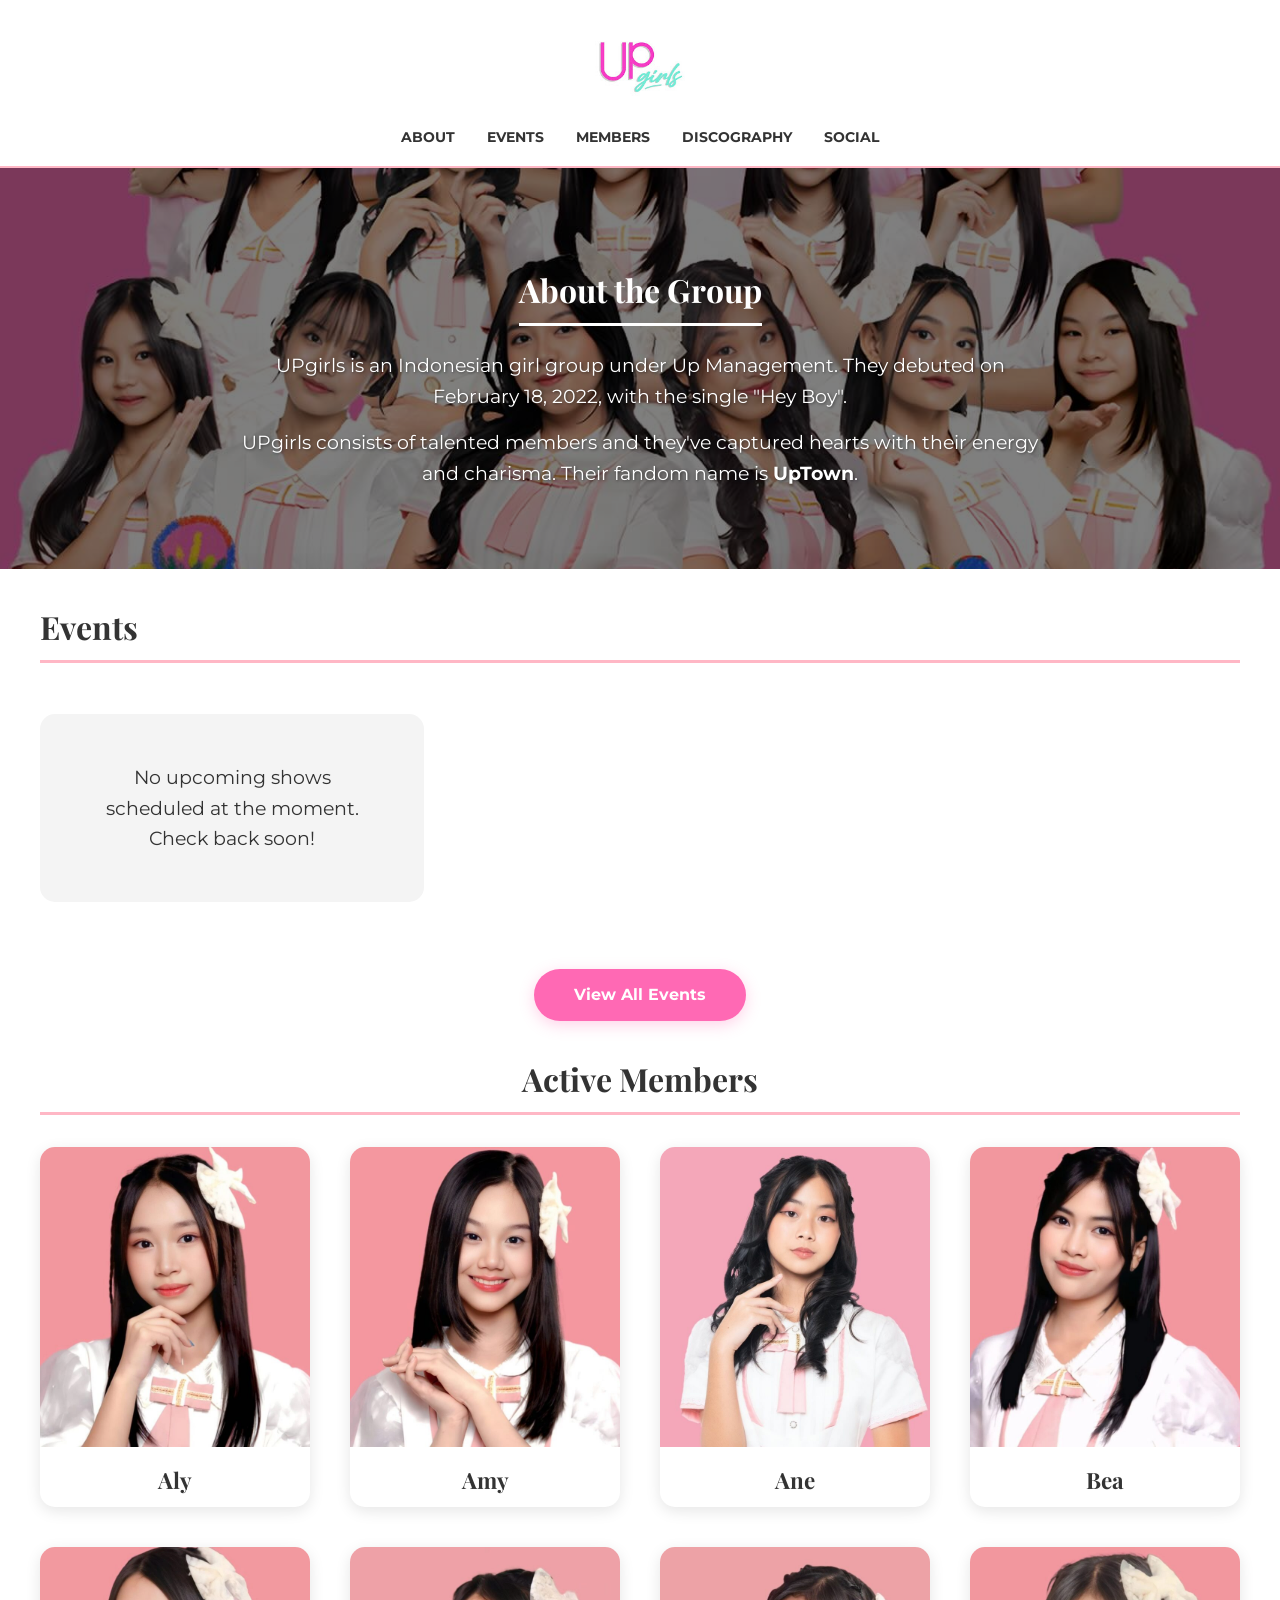
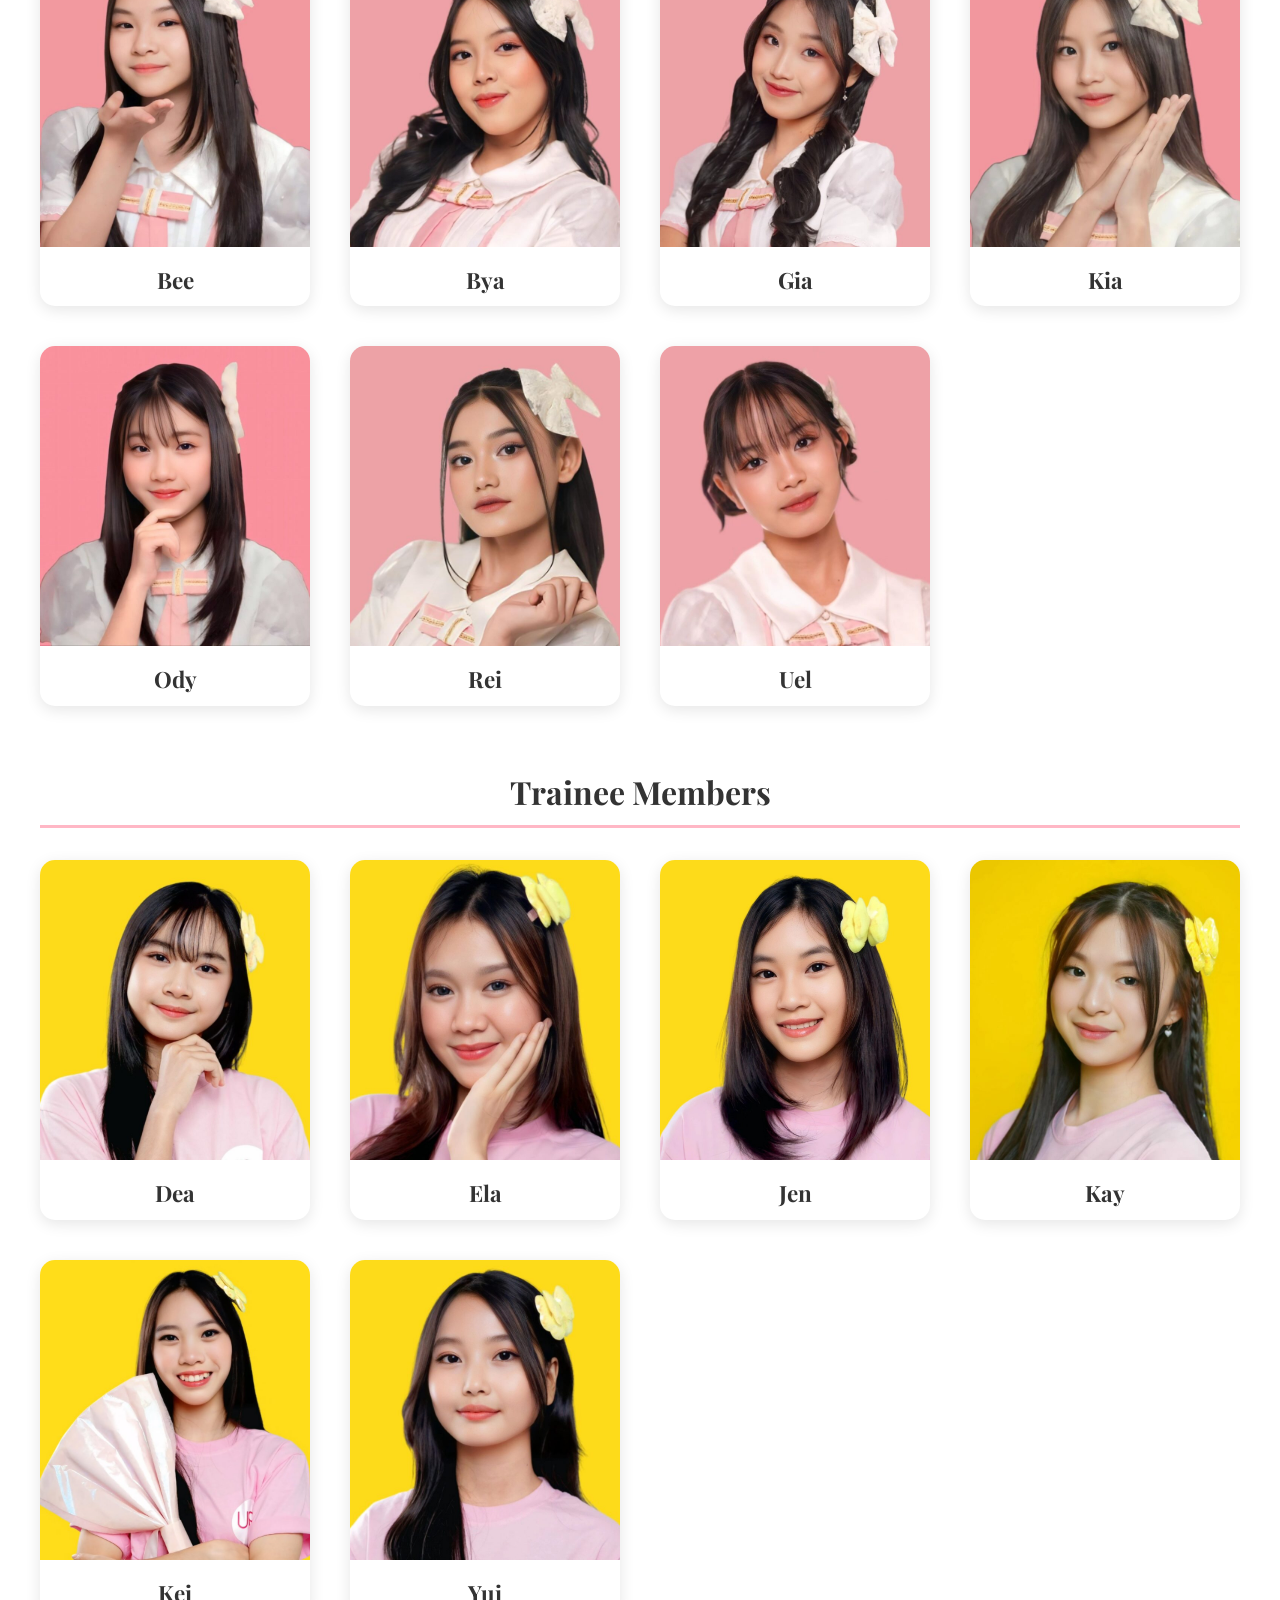
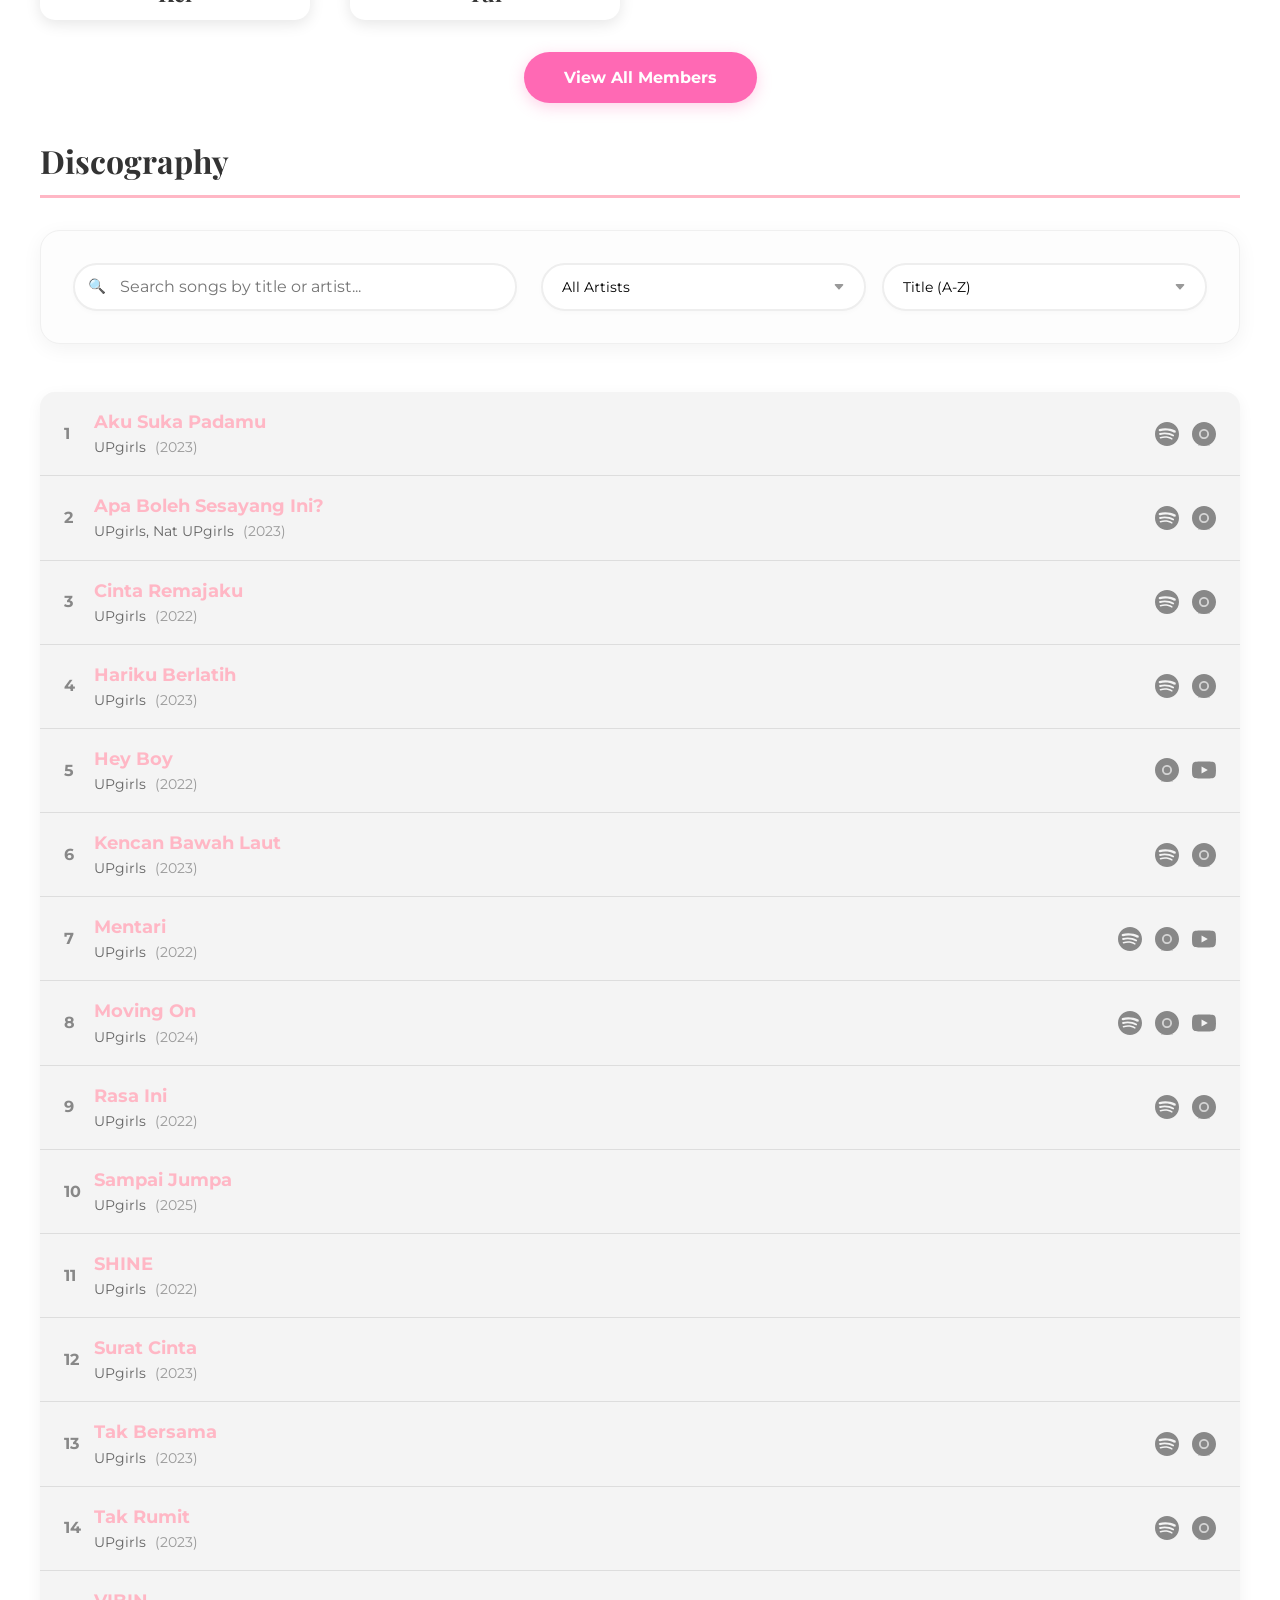
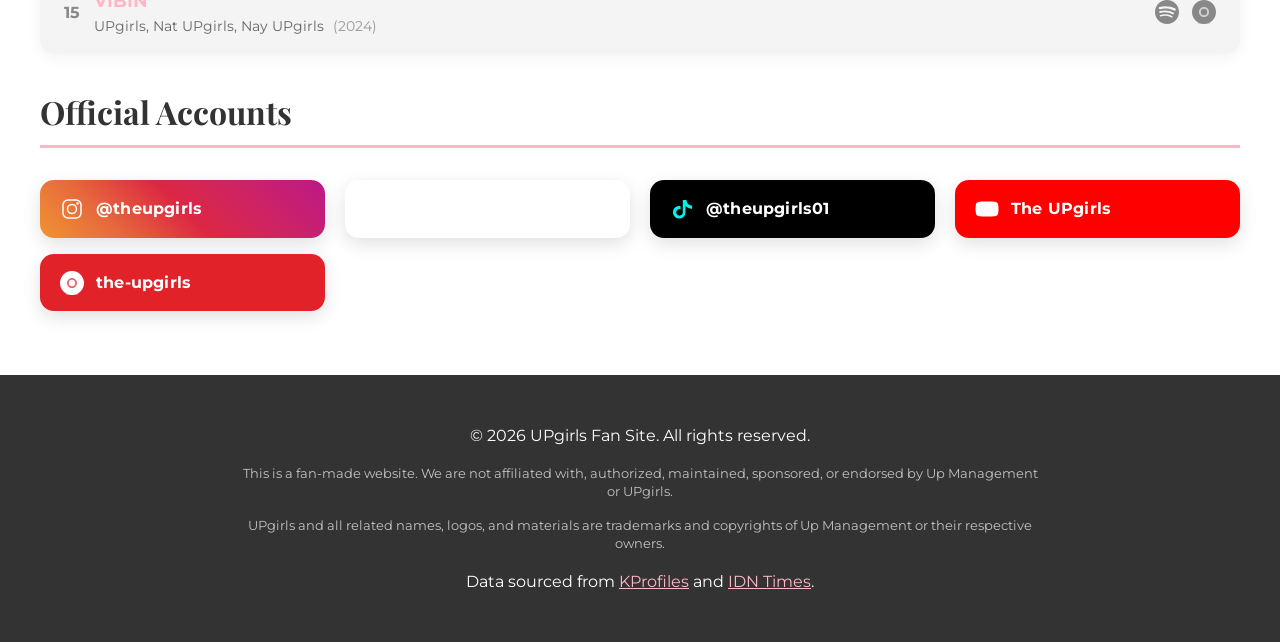
==== index.html @ 405146c6 "Add audition support to Events tab with filtering" ====
<!DOCTYPE html>
<html lang="en">
<head>
    <meta charset="UTF-8">
    <meta name="viewport" content="width=device-width, initial-scale=1.0">
    <title>Indonesian Girl Group - Fan Site</title>
    <link rel="stylesheet" href="styles.css">
    <link rel="preconnect" href="https://fonts.googleapis.com">
    <link rel="preconnect" href="https://fonts.gstatic.com" crossorigin>
    <link href="https://fonts.googleapis.com/css2?family=Montserrat:wght@400;700&family=Playfair+Display:ital,wght@0,700;1,700&display=swap" rel="stylesheet">
</head>
<body>
    <header>
        <div class="container">
            <h1 class="logo-container"><a href="index.html" style="text-decoration: none; color: inherit; display: flex; align-items: center; flex-direction: column;">
                <img src="images/UPgirls_Logo.jpg" alt="UPgirls Logo" class="header-logo">
            </a></h1>
            <nav>
                <ul>
                    <li><a href="#about">About</a></li>
                    <li><a href="#shows">Events</a></li>
                    <li><a href="#members">Members</a></li>
                    <li><a href="#discography">Discography</a></li>
                    <li><a href="#social">Social</a></li>
                </ul>
            </nav>
        </div>
    </header>

    <main>
        <section id="about">
            <div class="container">
                <h3>About the Group</h3>
                <p>UPgirls is an Indonesian girl group under Up Management. They debuted on February 18, 2022, with the single "Hey Boy".</p>
                <p>UPgirls consists of talented members and they've captured hearts with their energy and charisma. Their fandom name is <strong>UpTown</strong>.</p>
            </div>
        </section>

        <section id="shows" class="container">
            <h3>Events</h3>
            <div id="shows-list" class="shows-grid">
                <!-- Shows will be loaded here via JS -->
            </div>
            <div class="shows-view-all">
                <a href="all-events.html" class="view-all-link">View All Events</a>
            </div>
        </section>

        <section id="members" class="container">
            <div id="active-members-section">
                <h3 style="text-align: center; margin-bottom: 2rem;">Active Members</h3>
                
                <div id="active-members-grid" class="grid">
                    <!-- Active members will be loaded here via JS -->
                </div>
            </div>

            <div id="trainee-members-section" style="margin-top: 60px;">
                <h3 style="text-align: center; margin-bottom: 2rem;">Trainee Members</h3>
                
                <div id="trainee-members-grid" class="grid">
                    <!-- Trainee members will be loaded here via JS -->
                </div>
            </div>

            <div class="shows-view-all">
                <a href="all-members.html" class="view-all-link">View All Members</a>
            </div>
        </section>

        <section id="discography" class="container">
            <h3>Discography</h3>
            
            <div class="controls discography-controls">
                <div class="search-box">
                    <input type="text" id="song-search" placeholder="Search songs by title or artist...">
                </div>
                <div class="filter-sort-box">
                    <select id="artist-filter">
                        <option value="all">All Artists</option>
                        <option value="upgirls">UPgirls Only</option>
                        <option value="solo">With Featured Members</option>
                    </select>
                    <select id="song-sort-order">
                        <option value="asc">Title (A-Z)</option>
                        <option value="desc">Title (Z-A)</option>
                    </select>
                </div>
            </div>

            <div id="discography-list" class="discography-list">
                <!-- Songs will be loaded here via JS -->
            </div>

            <div id="no-songs-results" class="no-results" style="display: none;">
                <p>No songs found matching your search criteria.</p>
            </div>
        </section>

        <section id="social" class="container">
            <h3>Official Accounts</h3>
            <ul class="social-links pretty">
                <li>
                    <a class="social instagram" href="https://www.instagram.com/theupgirls/" target="_blank" rel="noopener">
                        <span class="icon" aria-hidden="true">
                            <svg viewBox="0 0 24 24" xmlns="http://www.w3.org/2000/svg" fill="none" stroke="currentColor" stroke-width="1.5">
                                <rect x="3" y="3" width="18" height="18" rx="5"/>
                                <circle cx="12" cy="12" r="4.5"/>
                                <circle cx="17.5" cy="6.5" r="1.3" fill="currentColor" stroke="none"/>
                            </svg>
                        </span>
                        <span class="label">@theupgirls</span>
                    </a>
                </li>
                <li>
                    <a class="social twitter" href="https://x.com/theupgirls" target="_blank" rel="noopener">
                        <span class="icon" aria-hidden="true">
                            <svg viewBox="0 0 24 24" xmlns="http://www.w3.org/2000/svg" fill="currentColor">
                                <path d="M18.244 2.25h3.308l-7.227 8.26 8.502 11.24H16.17l-5.214-6.817L4.99 21.75H1.68l7.73-8.835L1.254 2.25H8.08l4.713 6.231zm-1.161 17.52h1.833L7.084 4.126H5.117z"/>
                            </svg>
                        </span>
                        <span class="label">@theupgirls</span>
                    </a>
                </li>
                <li>
                    <a class="social tiktok" href="https://www.tiktok.com/@theupgirls01" target="_blank" rel="noopener">
                        <span class="icon" aria-hidden="true">
                            <svg viewBox="0 0 24 24" xmlns="http://www.w3.org/2000/svg" fill="currentColor">
                                <path d="M16.5 3a5.5 5.5 0 0 0 .1 1.1 5.5 5.5 0 0 0 4.4 4.4c.3 0 .7.1 1.1.1V12a9 9 0 0 1-6.6-2.9v6.2a6.3 6.3 0 1 1-5-6.2v3.1a3.3 3.3 0 1 0 2.3 3.2V3h3.7Z"/>
                            </svg>
                        </span>
                        <span class="label">@theupgirls01</span>
                    </a>
                </li>
                <li>
                    <a class="social youtube" href="https://www.youtube.com/channel/UCDA-44dErgZSm2qpo9dTrcA" target="_blank" rel="noopener">
                        <span class="icon" aria-hidden="true">
                            <svg viewBox="0 0 24 24" xmlns="http://www.w3.org/2000/svg" fill="currentColor">
                                <path d="M23 7.1a3 3 0 0 0-2.1-2.1C19 4.5 12 4.5 12 4.5s-7 0-8.9.5A3 3 0 0 0 1 7.1 31.7 31.7 0 0 0 .5 12a31.7 31.7 0 0 0 .5 4.9 3 3 0 0 0 2.1 2.1c1.9.5 8.9.5 8.9.5s7 0 8.9-.5a3 3 0 0 0 2.1-2.1c.5-1.9.5-4.9.5-4.9s0-3-.5-4.9Z"/>
                                <path d="M9.8 15.3v-6l6 3-6 3Z" fill="#fff"/>
                            </svg>
                        </span>
                        <span class="label">The UPgirls</span>
                    </a>
                </li>
                <li>
                    <a class="social idn" href="https://www.idn.app/the-upgirls" target="_blank" rel="noopener">
                        <span class="icon" aria-hidden="true">
                            <svg viewBox="0 0 24 24" xmlns="http://www.w3.org/2000/svg" fill="currentColor">
                                <path d="M12 0C5.373 0 0 5.373 0 12s5.373 12 12 12 12-5.373 12-12S18.627 0 12 0zm0 17.022c-2.774 0-5.022-2.248-5.022-5.022S9.226 6.978 12 6.978s5.022 2.248 5.022 5.022-2.248 5.022-5.022 5.022z"/><circle cx="12" cy="12" r="3.2"/><path d="M12 4.407c-4.187 0-7.593 3.406-7.593 7.593s3.406 7.593 7.593 7.593 7.593-3.406 7.593-7.593-3.406-7.593-7.593-7.593zm0 13.586c-3.305 0-6 2.695-6 6s2.695 6 6 6 6-2.695 6-6-2.695-6-6-6z" opacity=".3"/></svg>
                        </span>
                        <span class="label">the-upgirls</span>
                    </a>
                </li>
            </ul>
        </section>
    </main>

    <footer>
        <div class="container">
            <p>&copy; <span id="current-year">2026</span> UPgirls Fan Site. All rights reserved.</p>
            <p class="fan-made-notice">This is a fan-made website. We are not affiliated with, authorized, maintained, sponsored, or endorsed by Up Management or UPgirls.</p>
            <p class="trademark-notice">UPgirls and all related names, logos, and materials are trademarks and copyrights of Up Management or their respective owners.</p>
            <p>Data sourced from <a href="https://kprofiles.com/upgirls-members-profile/" target="_blank">KProfiles</a> and <a href="https://www.idntimes.com/hype/entertainment/profil-member-upgirls-q9t02-00-6sxgf-fmvt4h" target="_blank">IDN Times</a>.</p>
        </div>
    </footer>

    <script src="script.js"></script>
</body>
</html>
---- styles.css ----
:root {
    --primary-color: #ffb7c5; /* Pinkish, girl group vibe */
    --primary-pink: #ff69b4;
    --secondary-color: #bf7f7f;
    --dark-color: #333;
    --light-color: #fff;
    --gray-color: #f4f4f4;
    --accent-color: #ff69b4;
}

body {
    font-family: 'Montserrat', sans-serif;
    line-height: 1.6;
    margin: 0;
    color: var(--dark-color);
    background-color: #fff;
}

.container {
    max-width: 1200px;
    margin: auto;
    padding: 0 2rem;
}

header {
    background: var(--light-color);
    padding: 1rem 0;
    border-bottom: 2px solid var(--primary-color);
    position: sticky;
    top: 0;
    z-index: 100;
    transition: all 0.3s ease;
}

header.scrolled {
    padding: 0.5rem 0;
    box-shadow: 0 2px 10px rgba(0,0,0,0.1);
}

header .header-logo {
    height: 100px;
    width: auto;
    transition: all 0.3s ease;
}

header.scrolled .header-logo {
    height: 50px;
}

.logo-container {
    display: flex;
    justify-content: center;
    align-items: center;
}

header h1 {
    font-family: 'Playfair Display', serif;
    font-size: 2.5rem;
    margin: 0;
    text-align: center;
    transition: all 0.3s ease;
}

header.scrolled h1 {
    font-size: 1.8rem;
}

header h1 a {
    text-decoration: none;
    color: inherit;
}

header nav ul {
    display: flex;
    justify-content: center;
    list-style: none;
    padding: 0;
    margin: 0.5rem 0 0;
}

header nav ul li {
    margin: 0 1rem;
}

header nav ul li a {
    text-decoration: none;
    color: var(--dark-color);
    font-weight: bold;
    text-transform: uppercase;
    font-size: 0.9rem;
    transition: color 0.3s ease;
}

header nav ul li a.active {
    color: var(--primary-pink);
    border-bottom: 2px solid var(--primary-pink);
}

#about {
    text-align: center;
    background: linear-gradient(rgba(0,0,0,0.5), rgba(0,0,0,0.5)), url('images/UPgirls_All_Member.jpg');
    background-size: cover;
    background-position: center;
    color: var(--light-color);
}

#about h3 {
    color: var(--light-color);
    border-bottom-color: var(--light-color);
    display: inline-block;
    margin-bottom: 1.5rem;
}

#about p {
    font-size: 1.2rem;
    max-width: 800px;
    margin: 0 auto 1rem;
    text-shadow: 1px 1px 3px rgba(0,0,0,0.5);
}

section {
    padding: 4rem 0;
}

h3 {
    font-family: 'Playfair Display', serif;
    font-size: 2rem;
    border-bottom: 3px solid var(--primary-color);
    padding-bottom: 0.5rem;
    margin-bottom: 2rem;
}

.grid {
    display: grid;
    grid-template-columns: repeat(auto-fill, minmax(220px, 1fr));
    gap: 2.5rem;
}

.former-title {
    margin-top: 5rem;
    color: #888;
    border-bottom-color: #ddd;
}

.former-grid {
    opacity: 0.85;
}

/* Shows Section */
.shows-grid {
    display: grid;
    grid-template-columns: repeat(auto-fill, minmax(300px, 1fr));
    gap: 1.5rem;
    margin-bottom: 3rem;
}

.shows-view-all {
    text-align: center;
    margin-top: 2rem;
}

.view-all-link {
    display: inline-block;
    padding: 0.8rem 2.5rem;
    background-color: var(--primary-pink);
    color: white !important;
    text-decoration: none;
    border-radius: 50px;
    font-weight: 700;
    transition: all 0.3s ease;
    box-shadow: 0 4px 15px rgba(255, 105, 180, 0.3);
    border: none;
    cursor: pointer;
}

.view-all-link:hover {
    background-color: #e05688;
    transform: translateY(-3px);
    box-shadow: 0 6px 20px rgba(255, 105, 180, 0.4);
    color: white !important;
}

.page-content {
    padding-top: 120px;
    padding-bottom: 4rem;
    min-height: 70vh;
}

.back-link {
    margin-bottom: 3rem;
}

.back-link a {
    color: var(--primary-pink);
    text-decoration: none;
    font-weight: 600;
    transition: color 0.3s ease;
}

.back-link a:hover {
    color: #ff1a4d;
    text-decoration: underline;
}

.section-subtitle {
    text-align: center;
    color: #666;
    margin-bottom: 3rem;
}

.show-card {
    background: #fff;
    border-radius: 12px;
    box-shadow: 0 4px 12px rgba(0,0,0,0.08);
    display: flex;
    overflow: hidden;
    transition: transform 0.3s ease, box-shadow 0.3s ease;
    border: 1px solid #eee;
}

.show-card:hover {
    transform: translateY(-5px);
    box-shadow: 0 8px 20px rgba(255, 183, 197, 0.3);
}

.toggle-btn {
    background-color: #ff69b4;
    color: white;
    border: none;
    padding: 10px 25px;
    border-radius: 25px;
    cursor: pointer;
    font-weight: 600;
    transition: all 0.3s ease;
    margin: 20px auto;
    display: block;
}

.toggle-btn:hover {
    background-color: #e05688;
    transform: translateY(-2px);
    box-shadow: 0 4px 12px rgba(255, 105, 180, 0.3);
}

.member-toggle-container {
    text-align: center;
    padding: 20px 0;
}

.show-date-badge {
    background: var(--primary-color);
    color: white;
    display: flex;
    flex-direction: column;
    align-items: center;
    justify-content: center;
    padding: 1rem;
    min-width: 80px;
    text-align: center;
}

.show-date-badge .day {
    font-size: 1.8rem;
    font-weight: bold;
    line-height: 1;
}

.show-date-badge .month {
    text-transform: uppercase;
    font-size: 0.9rem;
    font-weight: bold;
}

.show-date-badge .year {
    font-size: 0.8rem;
    opacity: 0.9;
}

.show-info {
    padding: 1.2rem;
    display: flex;
    flex-direction: column;
    justify-content: center;
    flex: 1;
}

.show-name {
    margin: 0 0 0.3rem 0;
    font-size: 1.2rem;
    color: var(--accent-color);
}

.show-type {
    margin: 0 0 0.3rem 0;
    font-size: 0.9rem;
    color: #666;
    font-weight: bold;
    text-transform: uppercase;
    letter-spacing: 0.5px;
}

.show-meta {
    margin: 0 0 1rem 0;
    display: flex;
    flex-wrap: wrap;
    gap: 0.5rem;
}

.show-time, .show-location {
    font-size: 0.85rem;
    color: #888;
    display: flex;
    align-items: center;
}

.ticket-link {
    display: inline-block;
    padding: 0.5rem 1rem;
    background-color: var(--secondary-color);
    color: white;
    text-decoration: none;
    border-radius: 20px;
    font-size: 0.85rem;
    font-weight: bold;
    align-self: flex-start;
    transition: background-color 0.2s;
}

.ticket-link:hover {
    background-color: var(--accent-color);
}

.card {
    background: var(--light-color);
    border-radius: 15px;
    text-align: center;
    transition: all 0.3s ease;
    overflow: hidden;
    box-shadow: 0 4px 15px rgba(0,0,0,0.1);
    display: flex;
    flex-direction: column;
}

.card:hover {
    transform: translateY(-10px);
    box-shadow: 0 10px 25px rgba(255, 183, 197, 0.4);
}

.card.former:hover {
    box-shadow: 0 10px 25px rgba(0, 0, 0, 0.2);
    opacity: 1;
}

.member-img-wrapper {
    width: 100%;
    height: 300px;
    overflow: hidden;
}

.member-thumb {
    width: 100%;
    height: 100%;
    object-fit: cover;
}

.card h4 {
    margin: 1rem 0 0.5rem;
    font-size: 1.4rem;
    font-family: 'Playfair Display', serif;
}

.view-profile {
    color: var(--secondary-color);
    font-weight: bold;
    margin-bottom: 1.5rem;
    text-transform: uppercase;
    font-size: 0.8rem;
    letter-spacing: 1px;
}

/* Member Detail Page */
.member-detail {
    padding: 4rem 0;
}

.member-detail-grid {
    display: grid;
    grid-template-columns: 1fr 1fr;
    gap: 4rem;
    align-items: start;
}

.detail-image {
    width: 100%;
    max-height: 500px;
    object-fit: cover;
    border-radius: 20px;
    box-shadow: 0 10px 30px rgba(0,0,0,0.15);
    display: block;
}

.status-badge {
    display: inline-block;
    padding: 0.3rem 0.8rem;
    border-radius: 20px;
    font-size: 0.8rem;
    font-weight: bold;
    text-transform: uppercase;
    margin-bottom: 0.5rem;
}

.status-badge.former {
    background-color: #eee;
    color: #888;
}

.detail-image.former-img {
    filter: grayscale(0.5);
    opacity: 0.9;
}

.member-info h2 {
    font-family: 'Playfair Display', serif;
    font-size: 3.5rem;
    margin-bottom: 1rem;
    color: var(--accent-color);
}

.bio-section p {
    font-size: 1.1rem;
    line-height: 1.8;
}

.social-btns {
    margin-top: 1rem;
}

.social-btn {
    display: inline-block;
    padding: 0.8rem 1.5rem;
    border-radius: 50px;
    text-decoration: none;
    color: #fff;
    font-weight: bold;
    margin-right: 1rem;
    margin-bottom: 1rem;
    transition: opacity 0.3s;
}

.social-btn:hover {
    opacity: 0.8;
}

.ig { background: linear-gradient(45deg, #f09433 0%, #e6683c 25%, #dc2743 50%, #cc2366 75%, #bc1888 100%); }
.x-com { background: #000; }
.tiktok { background: #000; }
.idn { background: #E12229; } /* IDN Live Red */

.social-links {
    list-style: none;
    padding: 0;
}

.profile-meta{list-style:none;margin:1rem 0 1.5rem;padding:0;display:grid;grid-template-columns:1fr 1fr;gap:.75rem 2rem}
.profile-meta li{display:flex;gap:.5rem;align-items:baseline}
.profile-meta .label{color:#777;min-width:120px;font-weight:600}
.profile-meta .value{color:#333}
@media (max-width: 768px){.profile-meta{grid-template-columns:1fr}}

/* Controls for Search, Filter, Sort */
.controls {
    display: flex;
    flex-direction: row;
    gap: 1.5rem;
    margin-top: 2rem;
    margin-bottom: 3rem;
    background: #fdfdfd;
    padding: 2rem;
    border-radius: 20px;
    box-sizing: border-box;
    width: 100%;
    box-shadow: 0 5px 20px rgba(0,0,0,0.05);
    border: 1px solid #f0f0f0;
    align-items: center;
}

.discography-controls {
    margin-top: 0;
}

.search-box {
    position: relative;
    flex: 2;
}

.search-box::before {
    content: "🔍";
    position: absolute;
    left: 15px;
    top: 50%;
    transform: translateY(-50%);
    color: #999;
    font-size: 0.9rem;
    pointer-events: none;
    z-index: 1;
}

.search-box input {
    width: 100%;
    padding: 0.8rem 1.2rem 0.8rem 2.8rem;
    border: 2px solid #eee;
    border-radius: 30px;
    font-size: 1rem;
    font-family: inherit;
    transition: all 0.3s ease;
    box-shadow: 0 2px 5px rgba(0,0,0,0.02);
    position: relative;
    box-sizing: border-box;
}

.search-box input:focus {
    outline: none;
    border-color: var(--primary-color);
    box-shadow: 0 2px 10px rgba(255, 183, 197, 0.3);
    background-color: #fff;
}

.filter-sort-box {
    display: flex;
    gap: 1rem;
    flex-wrap: wrap;
    flex: 3;
}

.filter-sort-box select {
    padding: 0.8rem 2.5rem 0.8rem 1.2rem;
    border: 2px solid #eee;
    border-radius: 30px;
    background-color: #fff;
    font-size: 0.9rem;
    font-family: inherit;
    cursor: pointer;
    transition: all 0.3s ease;
    flex: 1;
    min-width: 140px;
    appearance: none;
    background-image: url("data:image/svg+xml,%3Csvg xmlns='http://www.w3.org/2000/svg' width='12' height='12' fill='%23999' viewBox='0 0 16 16'%3E%3Cpath d='M7.247 11.14 2.451 5.658C1.885 5.013 2.345 4 3.204 4h9.592a1 1 0 0 1 .753 1.659l-4.796 5.48a1 1 0 0 1-1.506 0z'/%3E%3C/svg%3E");
    background-repeat: no-repeat;
    background-position: right 1.2rem center;
    box-shadow: 0 2px 5px rgba(0,0,0,0.02);
}

.filter-sort-box select:hover {
    border-color: var(--primary-color);
}

.filter-sort-box select:focus {
    outline: none;
    border-color: var(--primary-color);
    box-shadow: 0 2px 10px rgba(255, 183, 197, 0.3);
}

.no-results {
    text-align: center;
    padding: 3rem;
    background: var(--gray-color);
    border-radius: 15px;
    font-size: 1.2rem;
}

.section-title {
    margin-top: 3rem;
}

@media (max-width: 992px) {
    .controls {
        flex-direction: column;
        padding: 1.5rem;
    }
    .search-box, .filter-sort-box {
        width: 100%;
    }
}

@media (max-width: 576px) {
    .filter-sort-box {
        flex-direction: column;
    }
}

footer {
    background: var(--dark-color);
    color: var(--light-color);
    text-align: center;
    padding: 2rem 0;
    margin-top: 4rem;
}

footer a {
    color: var(--primary-color);
}

.trademark-notice, .fan-made-notice {
    font-size: 0.8rem;
    opacity: 0.7;
    margin-top: 1rem;
    max-width: 800px;
    margin-left: auto;
    margin-right: auto;
    line-height: 1.4;
}

@media (max-width: 768px) {
    header .header-logo {
        height: 70px;
    }
    
    header.scrolled .header-logo {
        height: 40px;
    }

    header nav ul {
        justify-content: flex-start;
        overflow-x: auto;
        white-space: nowrap;
        padding-bottom: 5px;
        -webkit-overflow-scrolling: touch;
        scrollbar-width: none; /* Firefox */
    }
    
    header nav ul::-webkit-scrollbar {
        display: none; /* Chrome, Safari, Opera */
    }

    header nav ul li {
        margin: 0 0.8rem;
        flex: 0 0 auto;
    }

    .member-detail-grid {
        grid-template-columns: 1fr;
    }
    header h1 {
        font-size: 2rem;
    }
    #hero {
        height: 300px;
    }
    .member-info h2 {
        font-size: 2.5rem;
    }
}

/* Song Detail Styles */
#song-detail {
    max-width: 800px;
    margin: 2rem auto;
    padding: 0 1rem;
}

.back-link {
    margin-bottom: 2rem;
}

.back-link a {
    color: var(--primary-color);
    text-decoration: none;
    font-weight: 600;
}

.song-header {
    margin-bottom: 3rem;
    text-align: center;
}

.song-meta {
    margin-bottom: 1rem;
    display: flex;
    justify-content: center;
    align-items: center;
    gap: 1rem;
}

.badge {
    background: var(--primary-color);
    color: white;
    padding: 0.2rem 0.6rem;
    border-radius: 4px;
    font-size: 0.8rem;
    font-weight: bold;
    text-transform: uppercase;
}

#song-year {
    color: #666;
    font-weight: 500;
}

#song-title {
    font-size: 3rem;
    margin-bottom: 0.5rem;
    color: var(--dark-color);
}

.member-link {
    color: var(--primary-pink);
    text-decoration: none;
    transition: opacity 0.3s;
}

.member-link:hover {
    opacity: 0.7;
    text-decoration: underline;
}

.artist-name {
    font-size: 1.2rem;
    color: #555;
}

.song-links, .song-lyrics {
    margin-bottom: 3rem;
}

.song-links h2, .song-lyrics h2 {
    border-bottom: 2px solid var(--secondary-color);
    padding-bottom: 0.5rem;
    margin-bottom: 1.5rem;
    font-size: 1.5rem;
}

.streaming-container {
    display: flex;
    flex-wrap: wrap;
    gap: 1rem;
}

.streaming-btn {
    display: flex;
    align-items: center;
    gap: 0.5rem;
    padding: 0.8rem 1.5rem;
    border-radius: 50px;
    text-decoration: none;
    font-weight: 600;
    transition: all 0.3s;
    color: white;
}

.streaming-btn:hover {
    transform: translateY(-2px);
    box-shadow: 0 4px 10px rgba(0,0,0,0.15);
}

.streaming-btn.spotify { background: #1DB954; }
.streaming-btn.youtube-music { background: #FF0000; }
.streaming-btn.youtube-video { background: #FF0000; border: 2px solid #FF0000; }

.lyrics-wrapper {
    background: #f9f9f9;
    padding: 2rem;
    border-radius: 15px;
    line-height: 1.8;
}

#lyrics-content {
    white-space: pre-wrap;
    font-family: inherit;
    font-size: 1.1rem;
    color: #333;
}

.placeholder-text {
    color: #888;
    font-style: italic;
    text-align: center;
}

@media (max-width: 480px) {
    #song-title {
        font-size: 2.2rem;
    }
    .streaming-btn {
        width: 100%;
        justify-content: center;
    }
}

/* Pretty social links with logos */
.social-links.pretty {
    display: grid;
    grid-template-columns: repeat(auto-fit, minmax(240px, 1fr));
    gap: 1rem 1.25rem;
    list-style: none;
    padding: 0;
    margin: 0;
}

.social-links.pretty li {
    display: contents; /* allow anchors to span full card width */
}

.social-links.pretty .social {
    display: flex;
    align-items: center;
    gap: 0.75rem;
    padding: 1rem 1.25rem;
    border-radius: 14px;
    color: #fff;
    text-decoration: none;
    font-weight: 700;
    box-shadow: 0 6px 18px rgba(0,0,0,0.12);
    transition: transform .2s ease, box-shadow .2s ease, opacity .2s ease;
}

.social-links.pretty .social .icon svg {
    width: 24px;
    height: 24px;
    display: block;
}

.social-links.pretty .social .label {
    letter-spacing: .2px;
}

.social-links.pretty .social:hover {
    transform: translateY(-2px);
    box-shadow: 0 10px 24px rgba(0,0,0,0.18);
    opacity: 0.95;
}

/* Brand treatments */
.social-links.pretty .social.instagram {
    background: linear-gradient(45deg, #f09433 0%, #e6683c 25%, #dc2743 50%, #cc2366 75%, #bc1888 100%);
}

.social-links.pretty .social.tiktok {
    background: #000;
    outline: 1px solid rgba(255,255,255,0.08);
}
.social-links.pretty .social.tiktok .icon svg {
    color: #00f2ea; /* accent cyan shows via currentColor in the path fill */
}

.social-links.pretty .social.youtube {
    background: #ff0000;
}

.social-links.pretty .social.idn {
    background: #E12229;
}

/* Discography Section */
.discography-list {
    background: var(--gray-color);
    border-radius: 15px;
    overflow: hidden;
    box-shadow: 0 4px 15px rgba(0,0,0,0.05);
}

.song-row {
    display: flex;
    align-items: center;
    padding: 1rem 1.5rem;
    border-bottom: 1px solid #ddd;
    transition: background 0.3s;
}

.song-row:last-child {
    border-bottom: none;
}

.song-row:hover {
    background: #fdfdfd;
}

.song-index {
    width: 30px;
    font-weight: bold;
    color: #888;
}

.song-row.clickable {
    cursor: pointer;
    transition: background-color 0.2s, transform 0.2s;
}

.song-row.clickable:hover {
    background-color: #f9f9f9;
    transform: translateX(5px);
}

.song-info {
    flex: 1;
}

.song-title {
    font-weight: bold;
    font-size: 1.1rem;
    color: var(--primary-color);
}

.song-artist {
    font-size: 0.9rem;
    color: #666;
}

.song-year-inline {
    font-size: 0.85rem;
    color: #999;
    margin-left: 0.3rem;
}

.song-links-inline {
    display: flex;
    gap: 0.8rem;
    margin-left: 1rem;
}

.song-icon {
    display: flex;
    align-items: center;
    justify-content: center;
    width: 24px;
    height: 24px;
    color: #888;
    transition: color 0.2s, transform 0.2s;
}

.song-icon svg {
    width: 100%;
    height: 100%;
}

.song-icon:hover {
    transform: scale(1.1);
}

.song-icon.spotify:hover {
    color: #1DB954;
}

.song-icon.youtube-music:hover {
    color: #FF0000;
}

.song-icon.youtube-video:hover {
    color: #FF0000;
}

/* Song Detail Page */
#song-detail {
    max-width: 800px;
    margin: 4rem auto;
    padding: 2rem;
    background: #fff;
    border-radius: 15px;
    box-shadow: 0 10px 30px rgba(0,0,0,0.05);
}

.song-header {
    text-align: center;
    margin-bottom: 3rem;
    padding-bottom: 2rem;
    border-bottom: 2px solid var(--secondary-color);
}

.song-header h1 {
    font-family: 'Playfair Display', serif;
    font-size: 3rem;
    margin-bottom: 0.5rem;
    color: var(--primary-color);
}

.artist-name {
    font-size: 1.2rem;
    color: #666;
    font-weight: 500;
}

.song-links {
    margin-bottom: 3rem;
}

.streaming-container {
    display: flex;
    flex-wrap: wrap;
    gap: 1rem;
    margin-top: 1rem;
}

.streaming-btn {
    display: flex;
    align-items: center;
    gap: 0.5rem;
    padding: 0.8rem 1.5rem;
    border-radius: 30px;
    text-decoration: none;
    font-weight: bold;
    color: #fff;
    transition: transform 0.2s, opacity 0.2s;
}

.btn-icon {
    width: 20px;
    height: 20px;
}

.streaming-btn:hover {
    transform: translateY(-3px);
    opacity: 0.9;
}

.streaming-btn.spotify { background-color: #1DB954; }
.streaming-btn.youtube-music { background-color: #FF0000; }
.streaming-btn.youtube-video { background-color: #FF0000; }

.song-lyrics h2 {
    margin-bottom: 1.5rem;
    color: var(--primary-color);
}

#lyrics-content {
    background: #fcfcfc;
    padding: 2rem;
    border-radius: 10px;
    line-height: 1.8;
    font-family: 'Montserrat', sans-serif;
    font-size: 1.1rem;
    white-space: pre-wrap;
    color: #444;
    border: 1px solid #eee;
}

@media (max-width: 600px) {
    .song-header h1 {
        font-size: 2rem;
    }
    #song-detail {
        margin: 2rem 1rem;
        padding: 1.5rem;
    }
}

.shows-toggle-container {
    text-align: center;
    margin-top: 3rem;
}

.back-link {
    display: inline-block;
    margin-bottom: 2rem;
    transition: transform 0.2s;
}

.back-link:hover {
    transform: translateX(-5px);
}

.past-event {
    opacity: 0.7;
    filter: grayscale(0.5);
    background-color: #f9f9f9;
}

.past-event:hover {
    opacity: 0.85;
    filter: grayscale(0.3);
}

.ticket-link.disabled {
    background-color: #ccc;
    color: #666;
    cursor: not-allowed;
    pointer-events: none;
    border: none;
    opacity: 0.8;
}

/* Calendar Styling */
.calendar-wrapper {
    max-width: 1200px;
    margin: 2rem auto;
    background: #fff;
    border-radius: 12px;
    box-shadow: 0 4px 20px rgba(0,0,0,0.08);
    overflow: hidden;
}

.calendar-header {
    display: flex;
    justify-content: space-between;
    align-items: center;
    background: var(--primary-pink);
    color: #fff;
    padding: 1.5rem;
}

.calendar-header h3 {
    margin: 0;
    font-size: 1.5rem;
}

.calendar-header button {
    background: rgba(255,255,255,0.2);
    border: none;
    color: #fff;
    padding: 0.5rem 1rem;
    border-radius: 6px;
    cursor: pointer;
    font-size: 1.2rem;
    transition: background 0.3s;
}

.calendar-header button:hover {
    background: rgba(255,255,255,0.3);
}

.multi-calendar-view {
    display: flex;
    gap: 1.5rem;
    padding: 1.5rem;
    overflow-x: auto;
    scroll-snap-type: x mandatory;
}

.calendar-grid {
    flex: 1;
    min-width: 300px;
    display: grid;
    grid-template-columns: repeat(7, 1fr);
    scroll-snap-align: center;
}

.month-grid-header {
    grid-column: span 7;
    text-align: center;
    font-weight: bold;
    padding: 10px 0;
    color: var(--primary-pink);
    font-size: 1.1rem;
}

.day-name {
    text-align: center;
    font-weight: bold;
    color: #888;
    padding: 10px 0;
    font-size: 0.8rem;
    text-transform: uppercase;
}

.calendar-day {
    aspect-ratio: 1 / 1;
    display: flex;
    flex-direction: column;
    align-items: center;
    justify-content: center;
    border-radius: 50%;
    margin: 2px;
    cursor: default;
    position: relative;
    font-weight: 500;
    font-size: 0.9rem;
}

.calendar-day.other-month {
    color: #ccc;
}

.calendar-day.today {
    background: #f0f0f0;
}

.calendar-day.has-event {
    background: var(--primary-pink);
    color: #fff;
    cursor: pointer;
    box-shadow: 0 2px 8px rgba(255, 107, 107, 0.4);
}

.calendar-day.has-event:hover {
    transform: scale(1.1);
}

.calendar-day.has-event.past-event {
    background: #e0e0e0;
    color: #666;
    box-shadow: none;
}

.calendar-day.has-event.past-event:hover {
    background: #d0d0d0;
}

.event-dot {
    width: 6px;
    height: 6px;
    background: #fff;
    border-radius: 50%;
    position: absolute;
    bottom: 6px;
}

.past-event .event-dot {
    background: #888;
}

@media (max-width: 992px) {
    .multi-calendar-view {
        gap: 0;
        padding: 1rem;
    }
    
    .calendar-grid {
        min-width: 100%;
    }

    .prev-month-grid, .next-month-grid {
        display: none;
    }
}

@media (max-width: 600px) {
    .calendar-header h3 {
        font-size: 1.2rem;
    }
    
    .calendar-header button {
        padding: 0.4rem 0.8rem;
        font-size: 1rem;
    }

    .calendar-day {
        font-size: 0.8rem;
    }
}

/* Tweets Grid */
.tweets-grid {
    display: grid;
    grid-template-columns: repeat(auto-fill, minmax(300px, 1fr));
    gap: 1.5rem;
    margin-bottom: 2rem;
}

.tweet-card {
    background: white;
    border-radius: 12px;
    padding: 1.5rem;
    box-shadow: 0 2px 10px rgba(0,0,0,0.08);
    transition: transform 0.3s ease, box-shadow 0.3s ease;
    border: 1px solid #e1e8ed;
}

.tweet-card:hover {
    transform: translateY(-5px);
    box-shadow: 0 4px 20px rgba(0,0,0,0.12);
}

.tweet-header {
    display: flex;
    justify-content: space-between;
    align-items: center;
    margin-bottom: 1rem;
    padding-bottom: 0.75rem;
    border-bottom: 1px solid #e1e8ed;
}

.tweet-date {
    font-size: 0.85rem;
    color: #657786;
    font-weight: 600;
}

.tweet-body {
    margin-bottom: 1rem;
}

.tweet-body p {
    color: #14171a;
    line-height: 1.6;
    margin: 0;
    white-space: pre-wrap;
    word-wrap: break-word;
}

.tweet-footer {
    display: flex;
    justify-content: flex-end;
}

.tweet-link {
    color: var(--primary-pink);
    text-decoration: none;
    font-weight: 600;
    font-size: 0.9rem;
    transition: color 0.3s ease;
}

.tweet-link:hover {
    color: #e05688;
    text-decoration: underline;
}
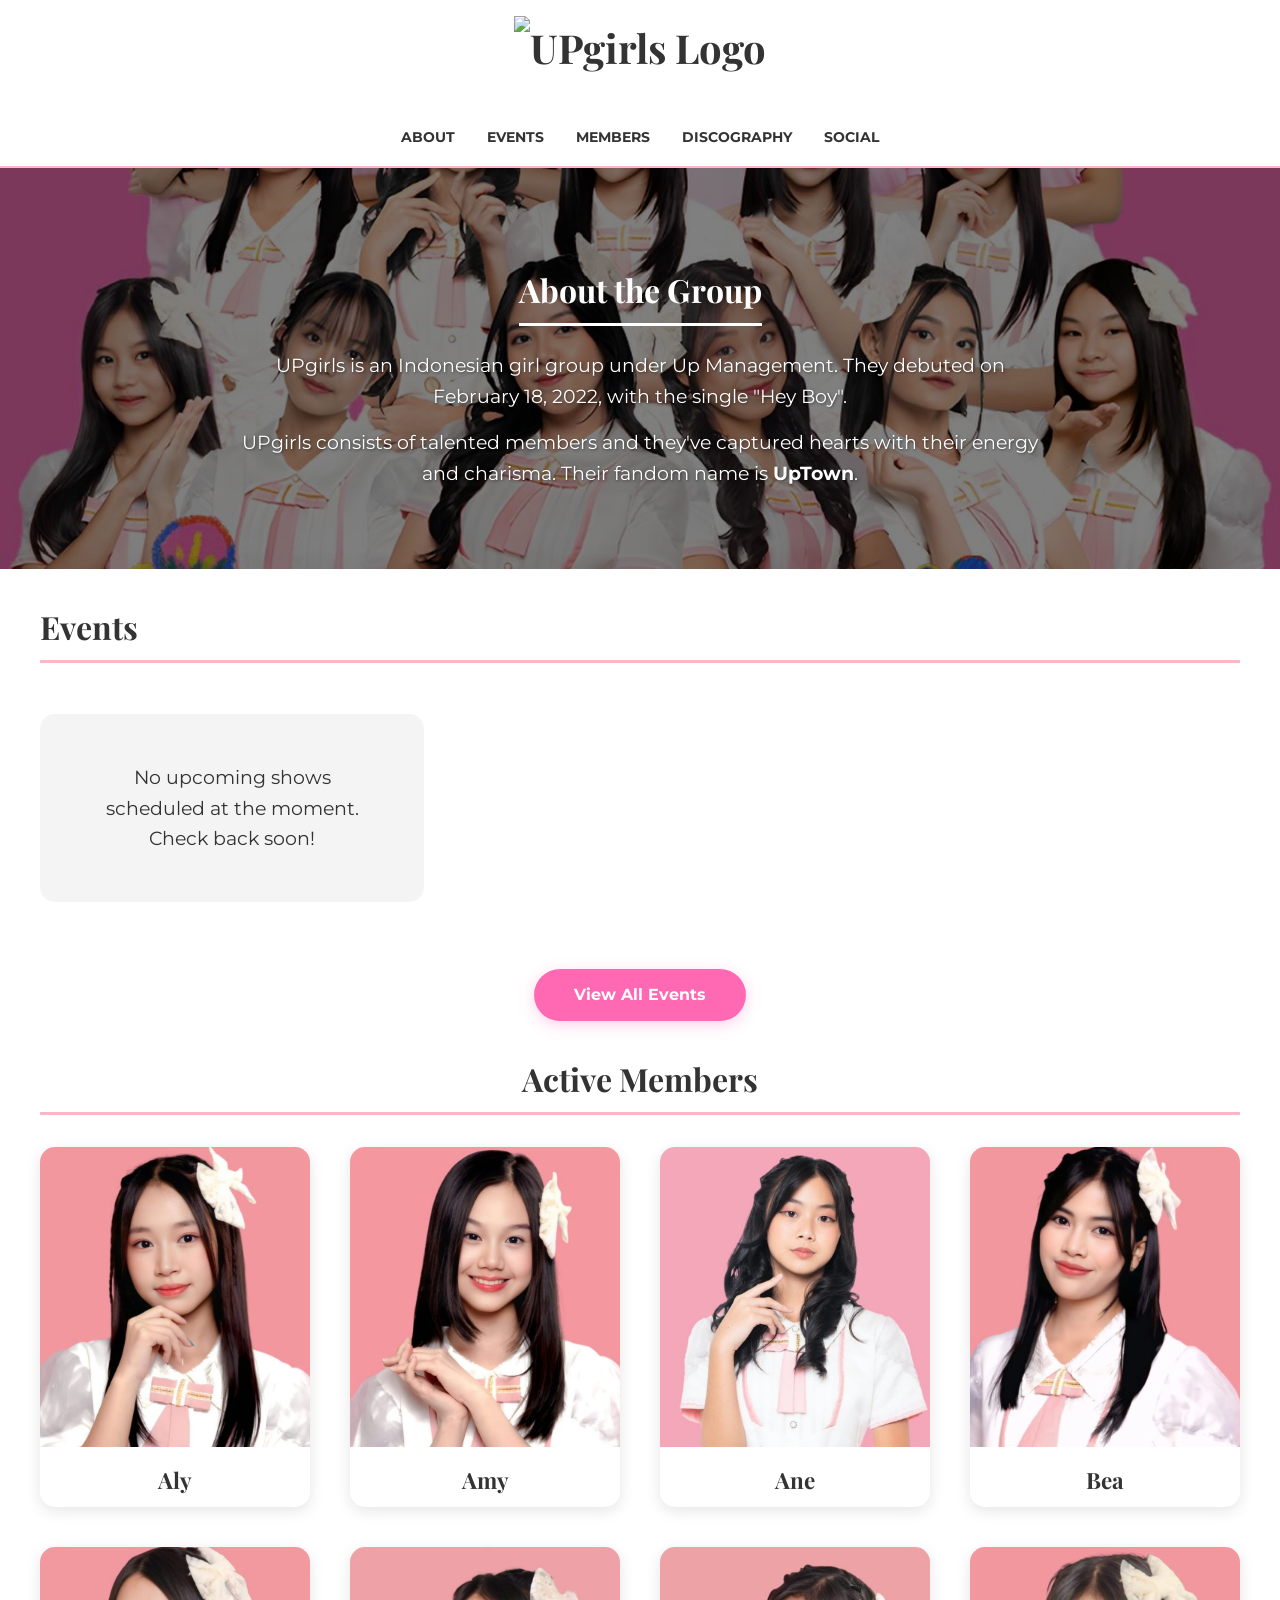
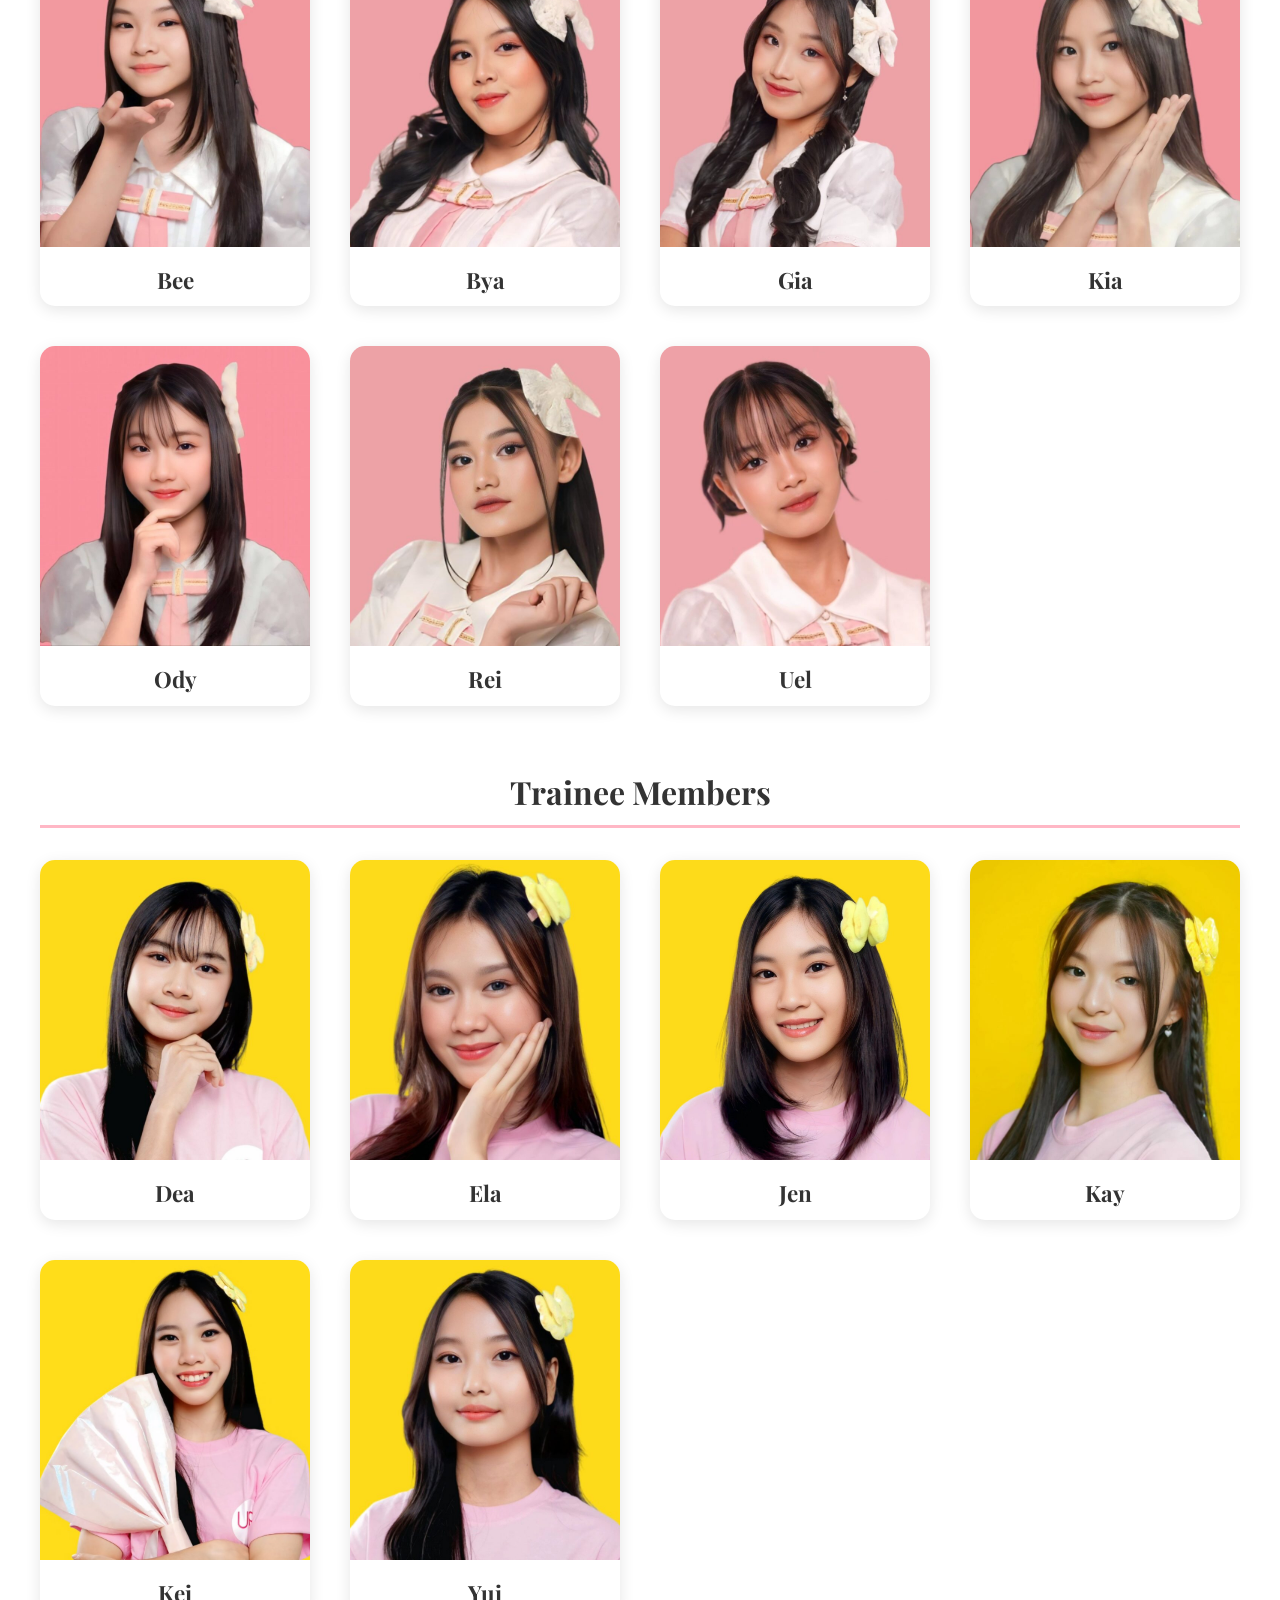
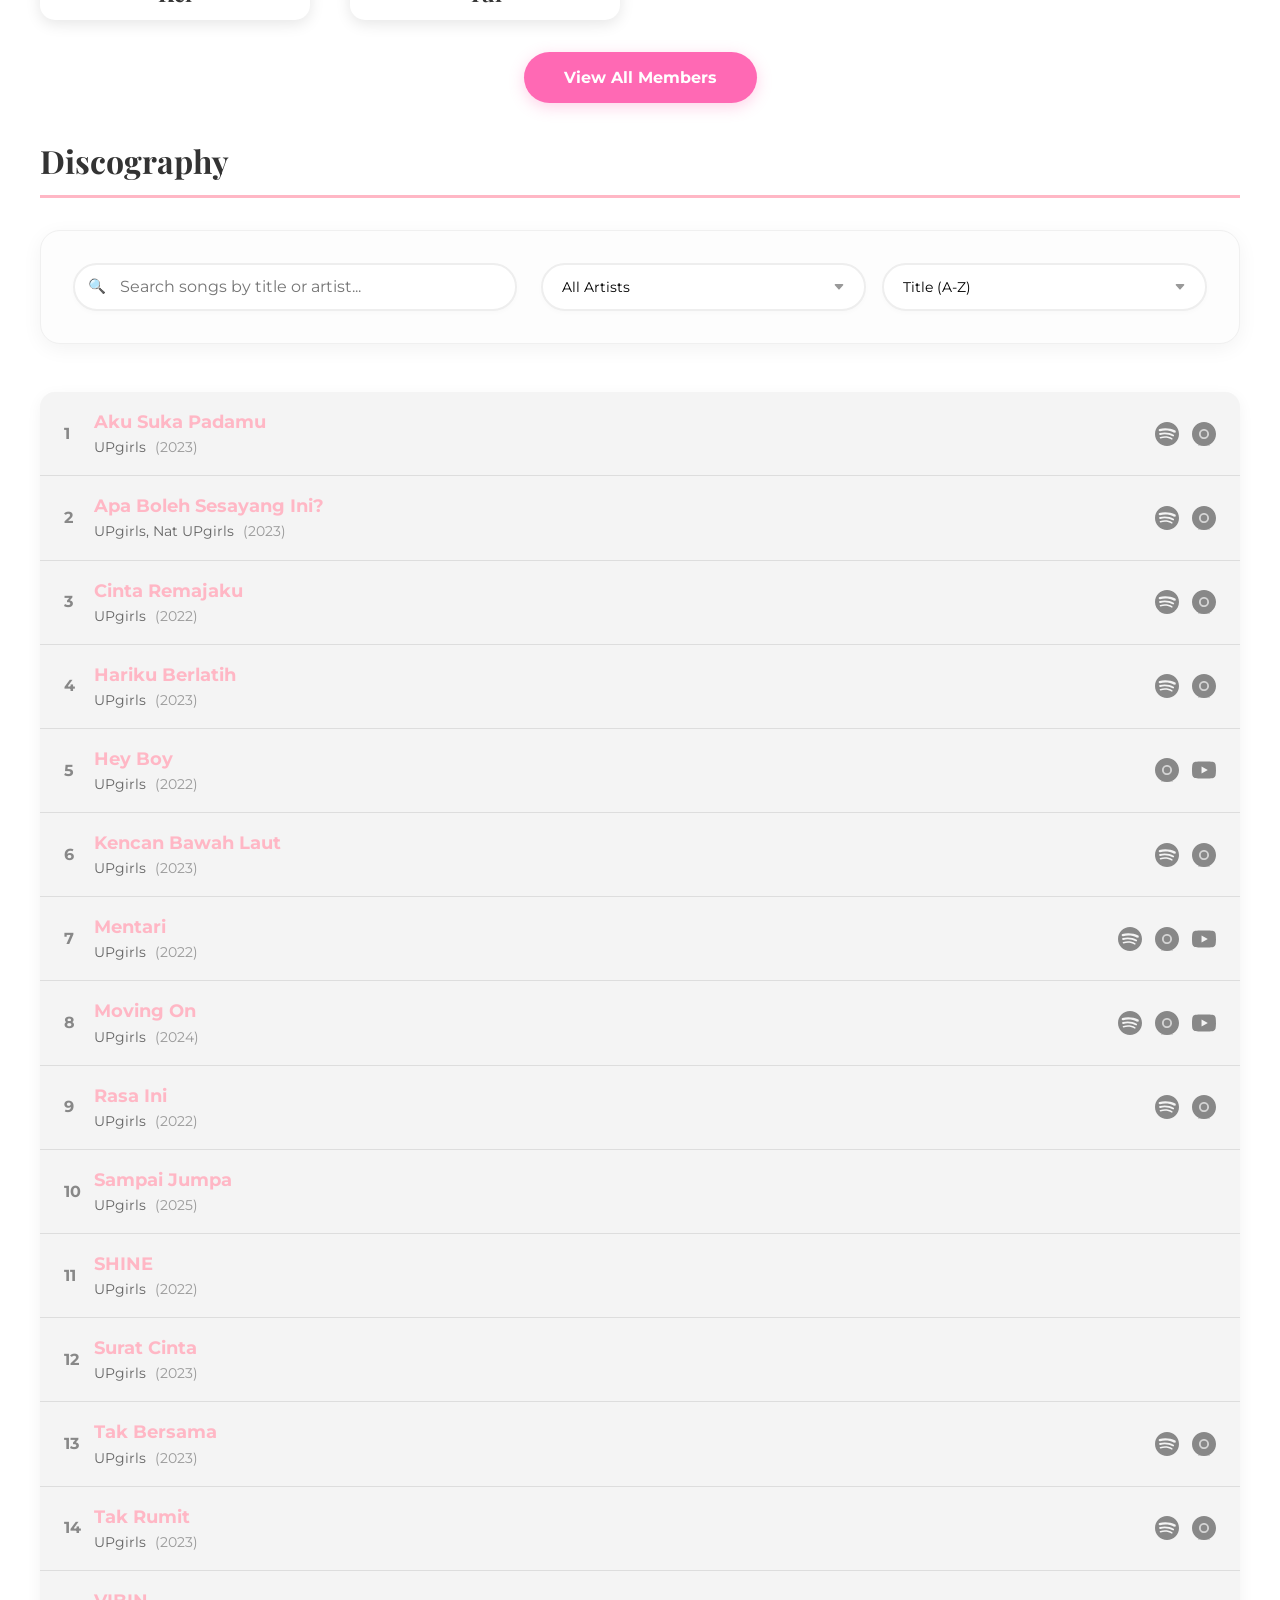
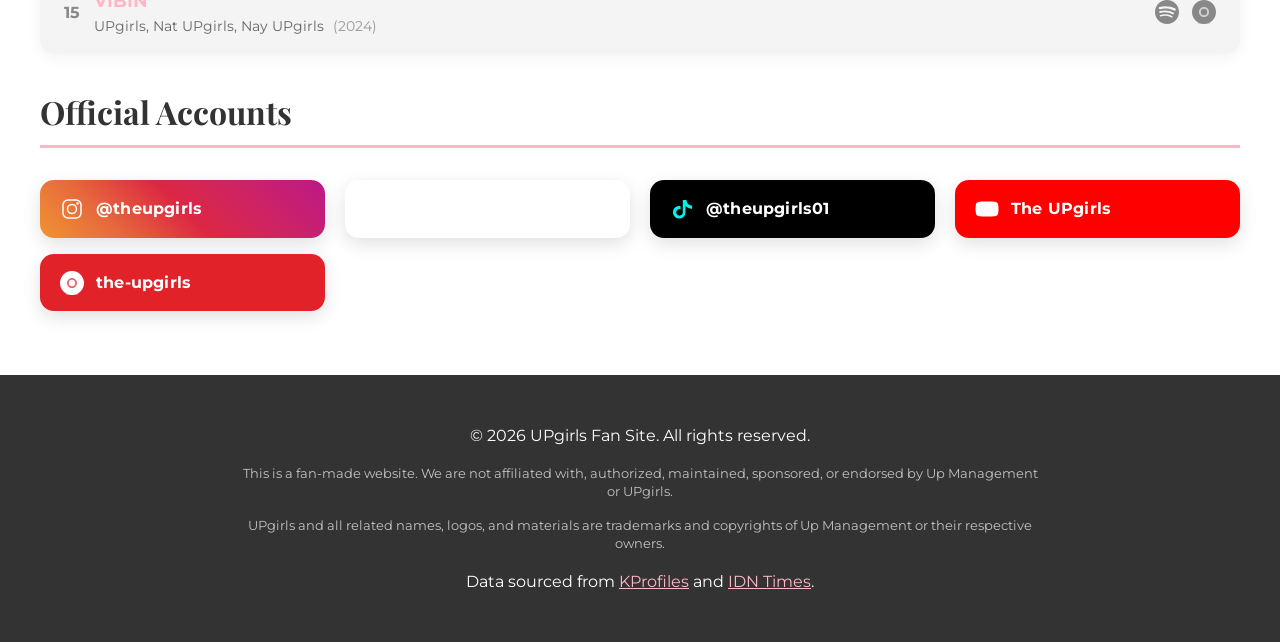
==== commit 22972c95: "Update website banner to latest X profile image" ====
--- a/index.html
+++ b/index.html
@@ -13,7 +13,7 @@
     <header>
         <div class="container">
             <h1 class="logo-container"><a href="index.html" style="text-decoration: none; color: inherit; display: flex; align-items: center; flex-direction: column;">
-                <img src="images/UPgirls_Logo.jpg" alt="UPgirls Logo" class="header-logo">
+                <img src="https://pbs.twimg.com/profile_banners/1613792521452400641/1781003642/1500x500" alt="UPgirls Logo" class="header-logo">
             </a></h1>
             <nav>
                 <ul>
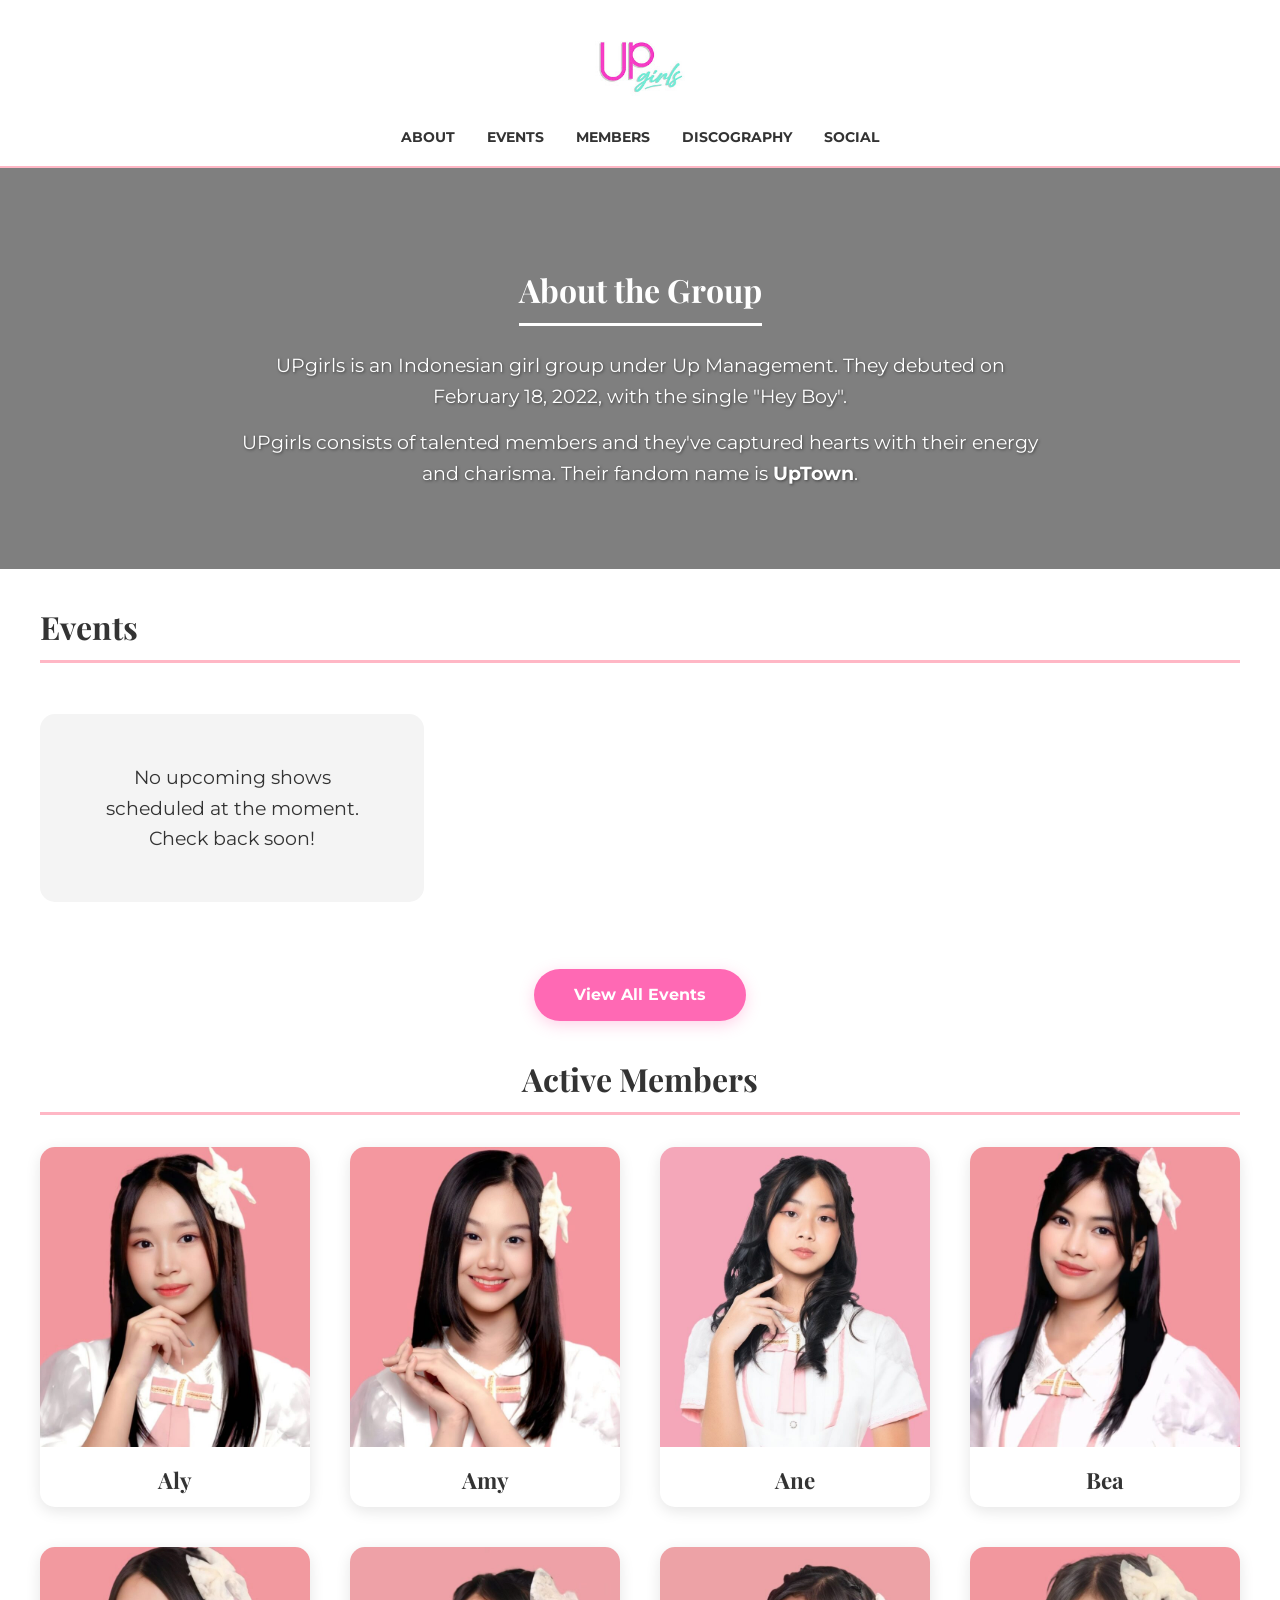
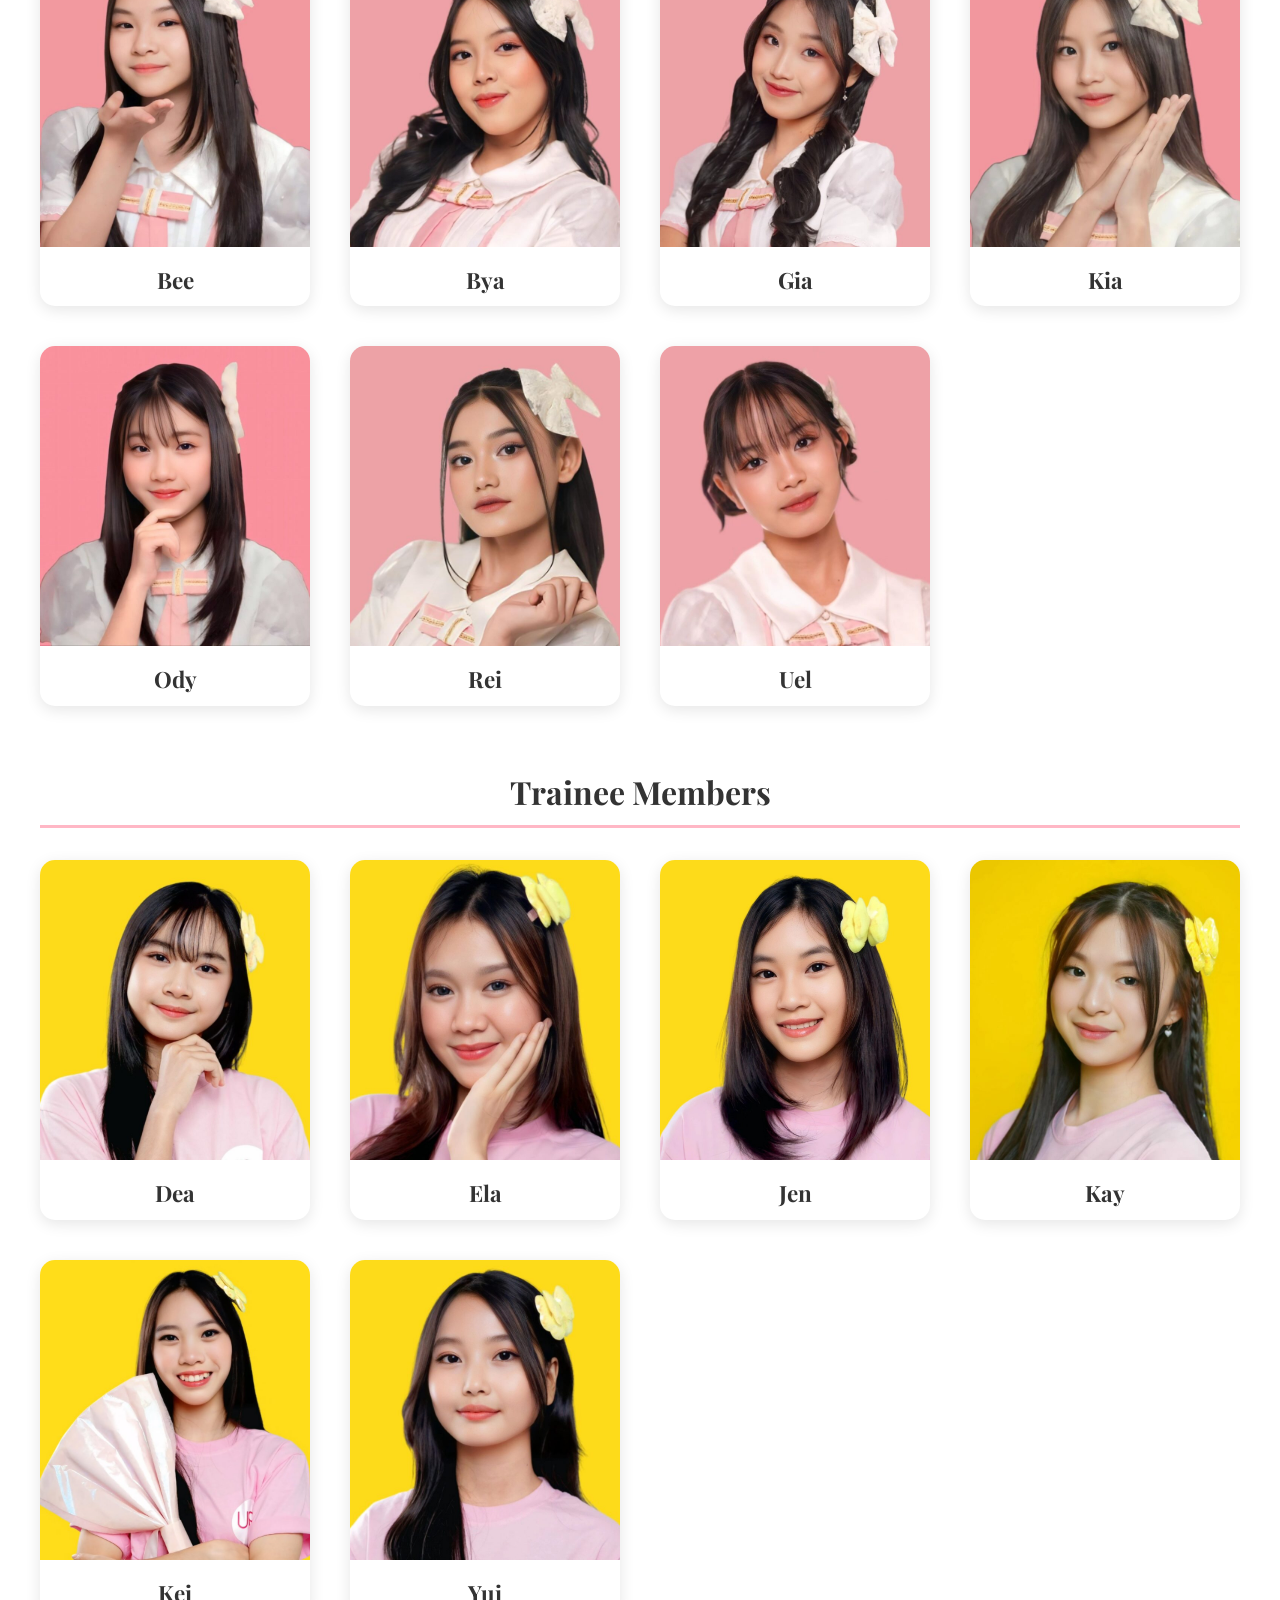
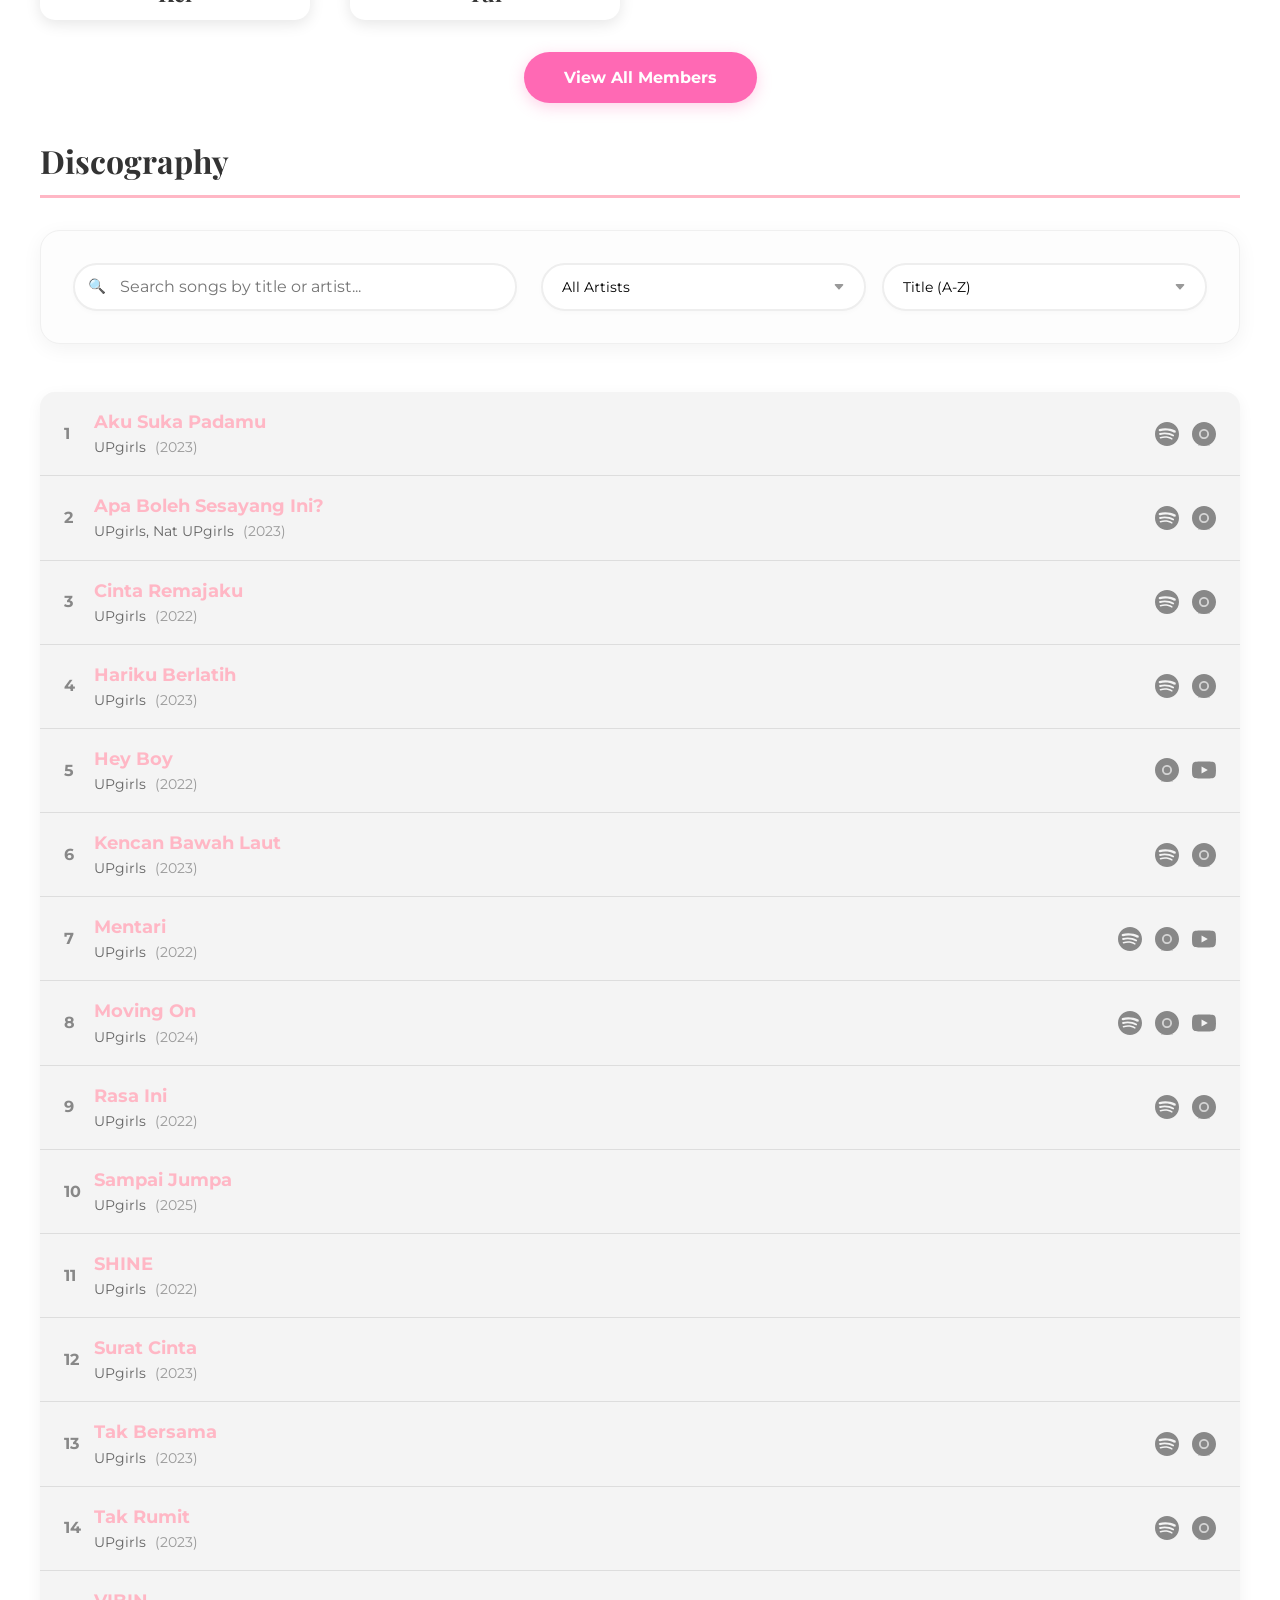
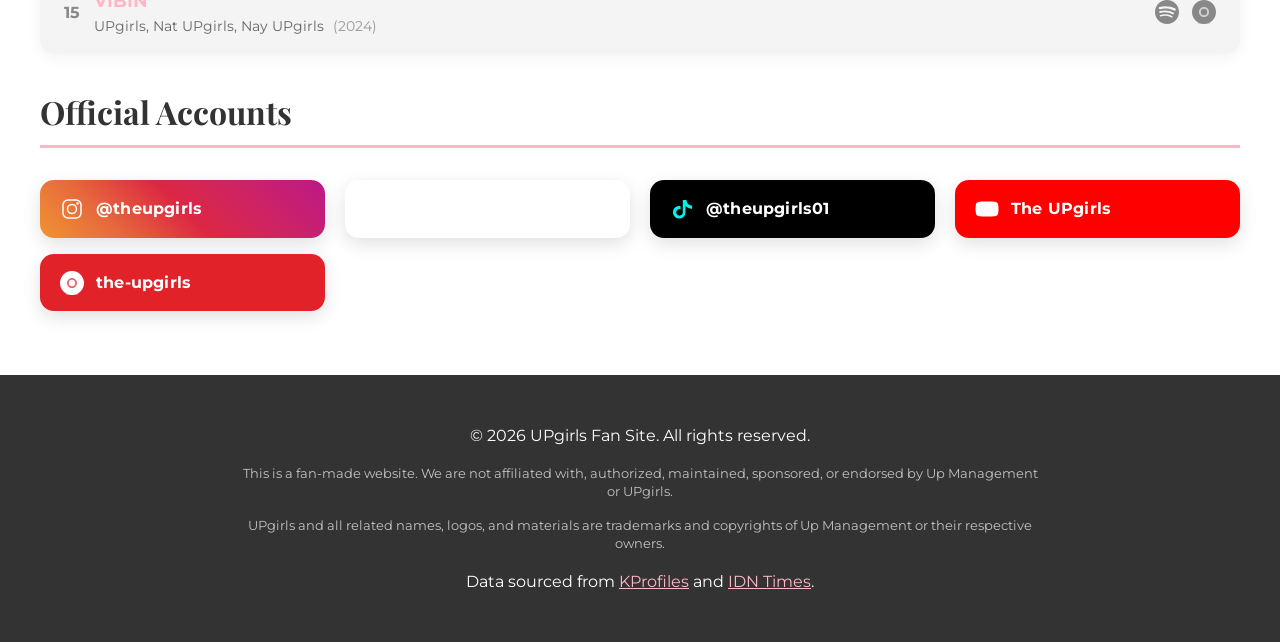
==== commit 8c838d2d: "Update About section background to new X banner and restore logo" ====
--- a/index.html
+++ b/index.html
@@ -13,7 +13,7 @@
     <header>
         <div class="container">
             <h1 class="logo-container"><a href="index.html" style="text-decoration: none; color: inherit; display: flex; align-items: center; flex-direction: column;">
-                <img src="https://pbs.twimg.com/profile_banners/1613792521452400641/1781003642/1500x500" alt="UPgirls Logo" class="header-logo">
+                <img src="images/UPgirls_Logo.jpg" alt="UPgirls Logo" class="header-logo">
             </a></h1>
             <nav>
                 <ul>
--- a/styles.css
+++ b/styles.css
@@ -98,7 +98,7 @@
 
 #about {
     text-align: center;
-    background: linear-gradient(rgba(0,0,0,0.5), rgba(0,0,0,0.5)), url('images/UPgirls_All_Member.jpg');
+    background: linear-gradient(rgba(0,0,0,0.5), rgba(0,0,0,0.5)), url('https://pbs.twimg.com/profile_banners/1613792521452400641/1781003642/1500x500');
     background-size: cover;
     background-position: center;
     color: var(--light-color);
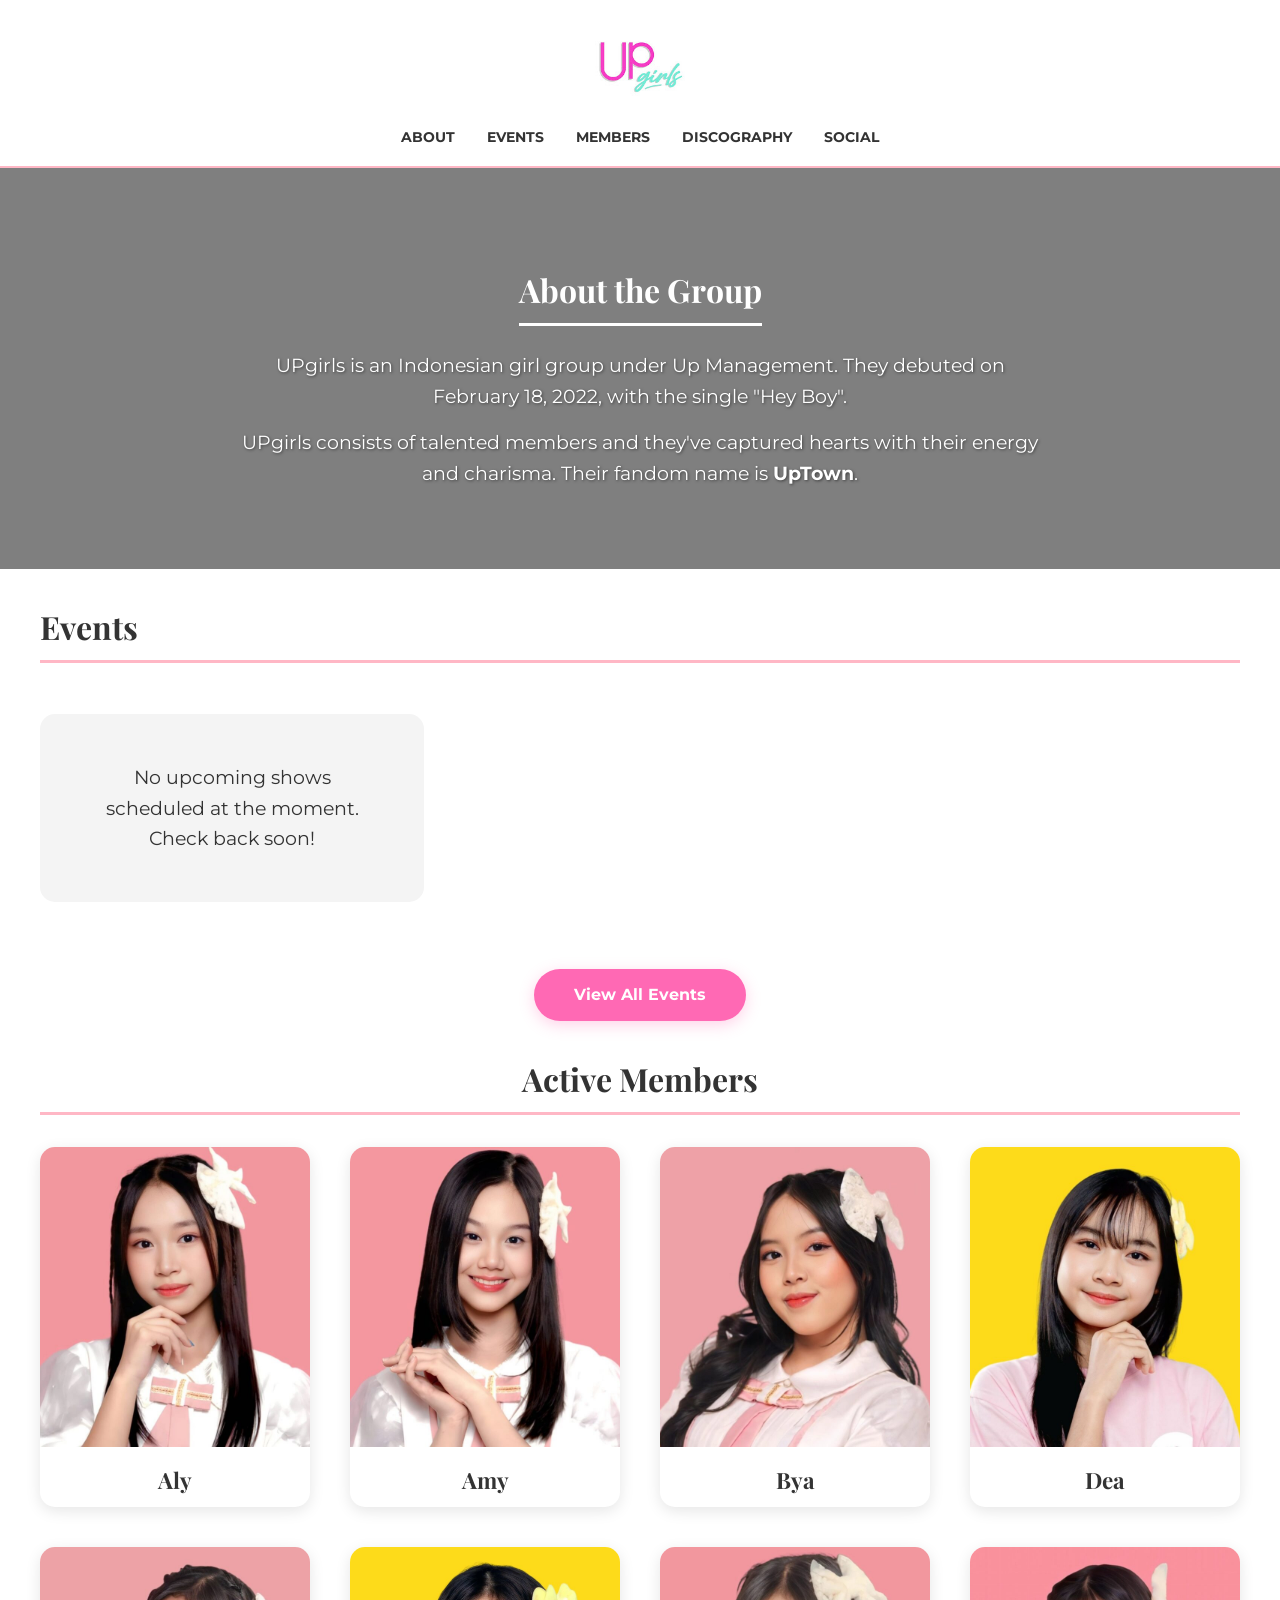
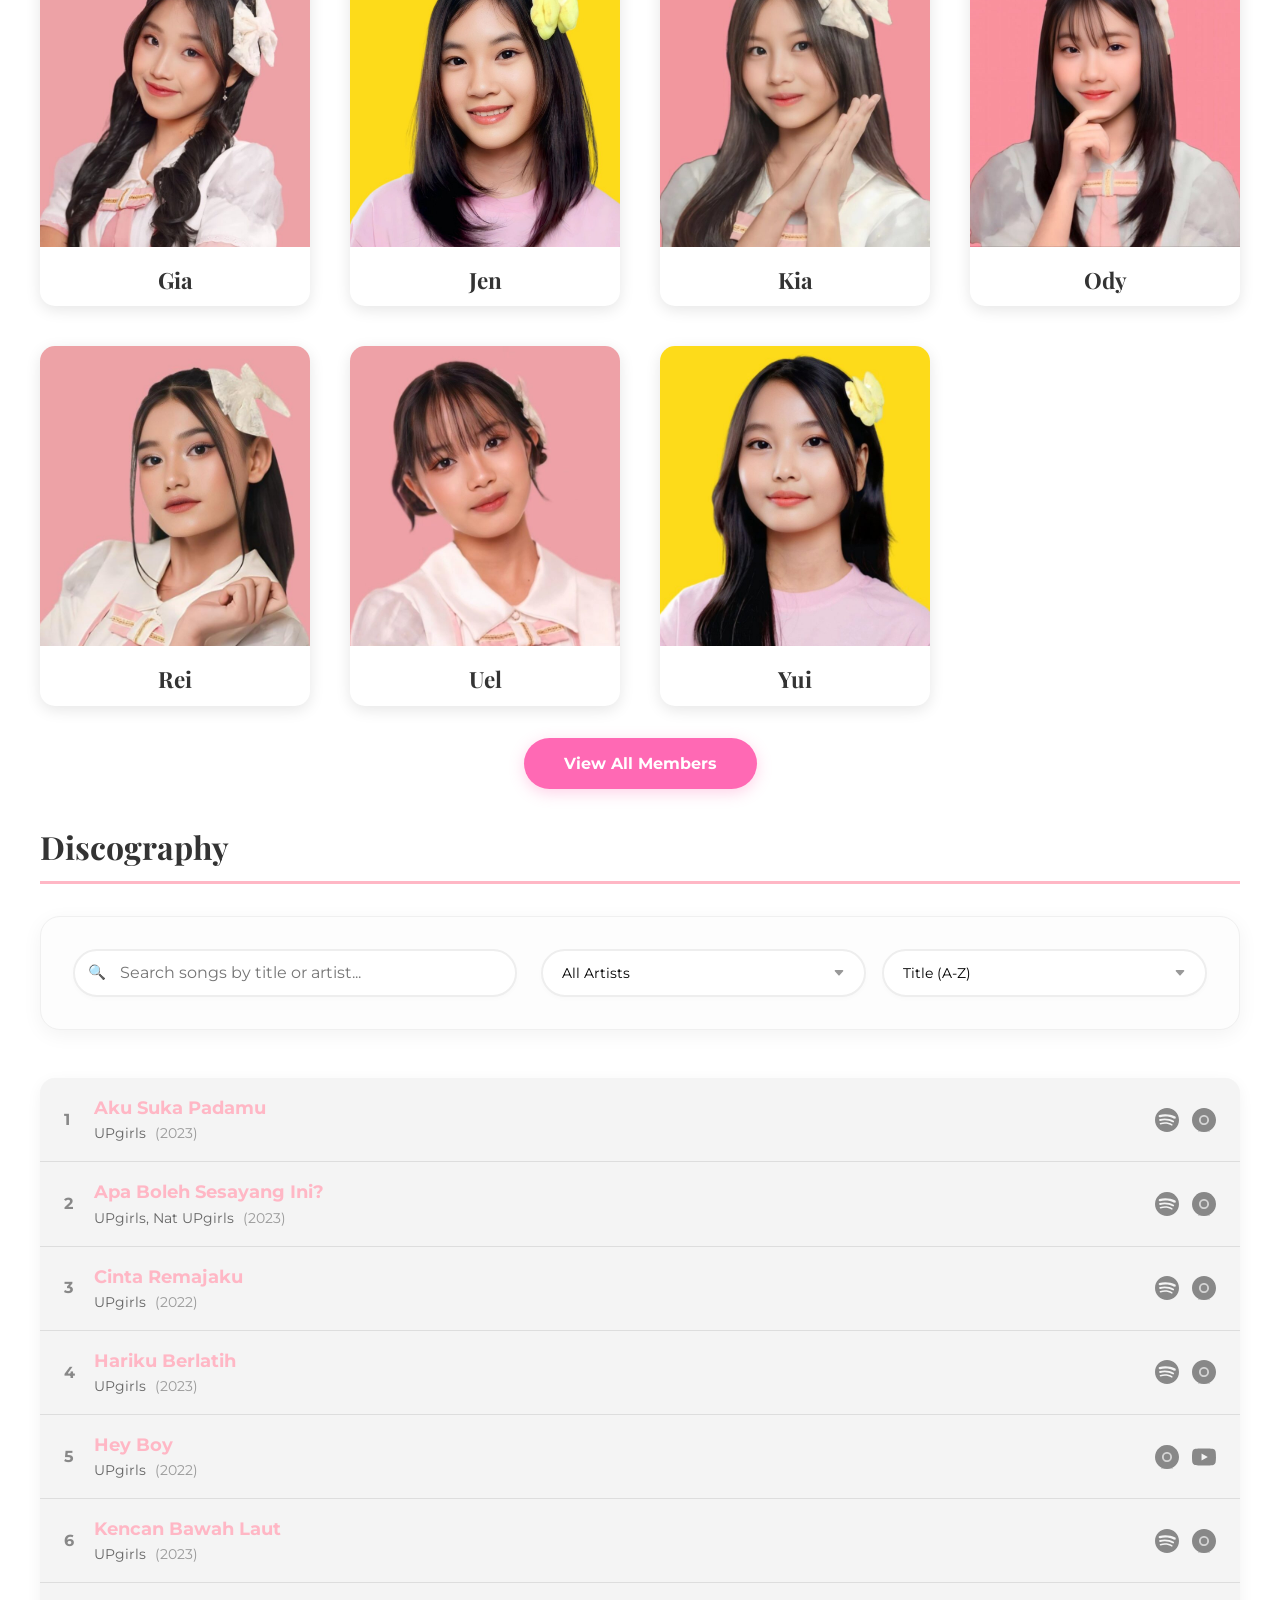
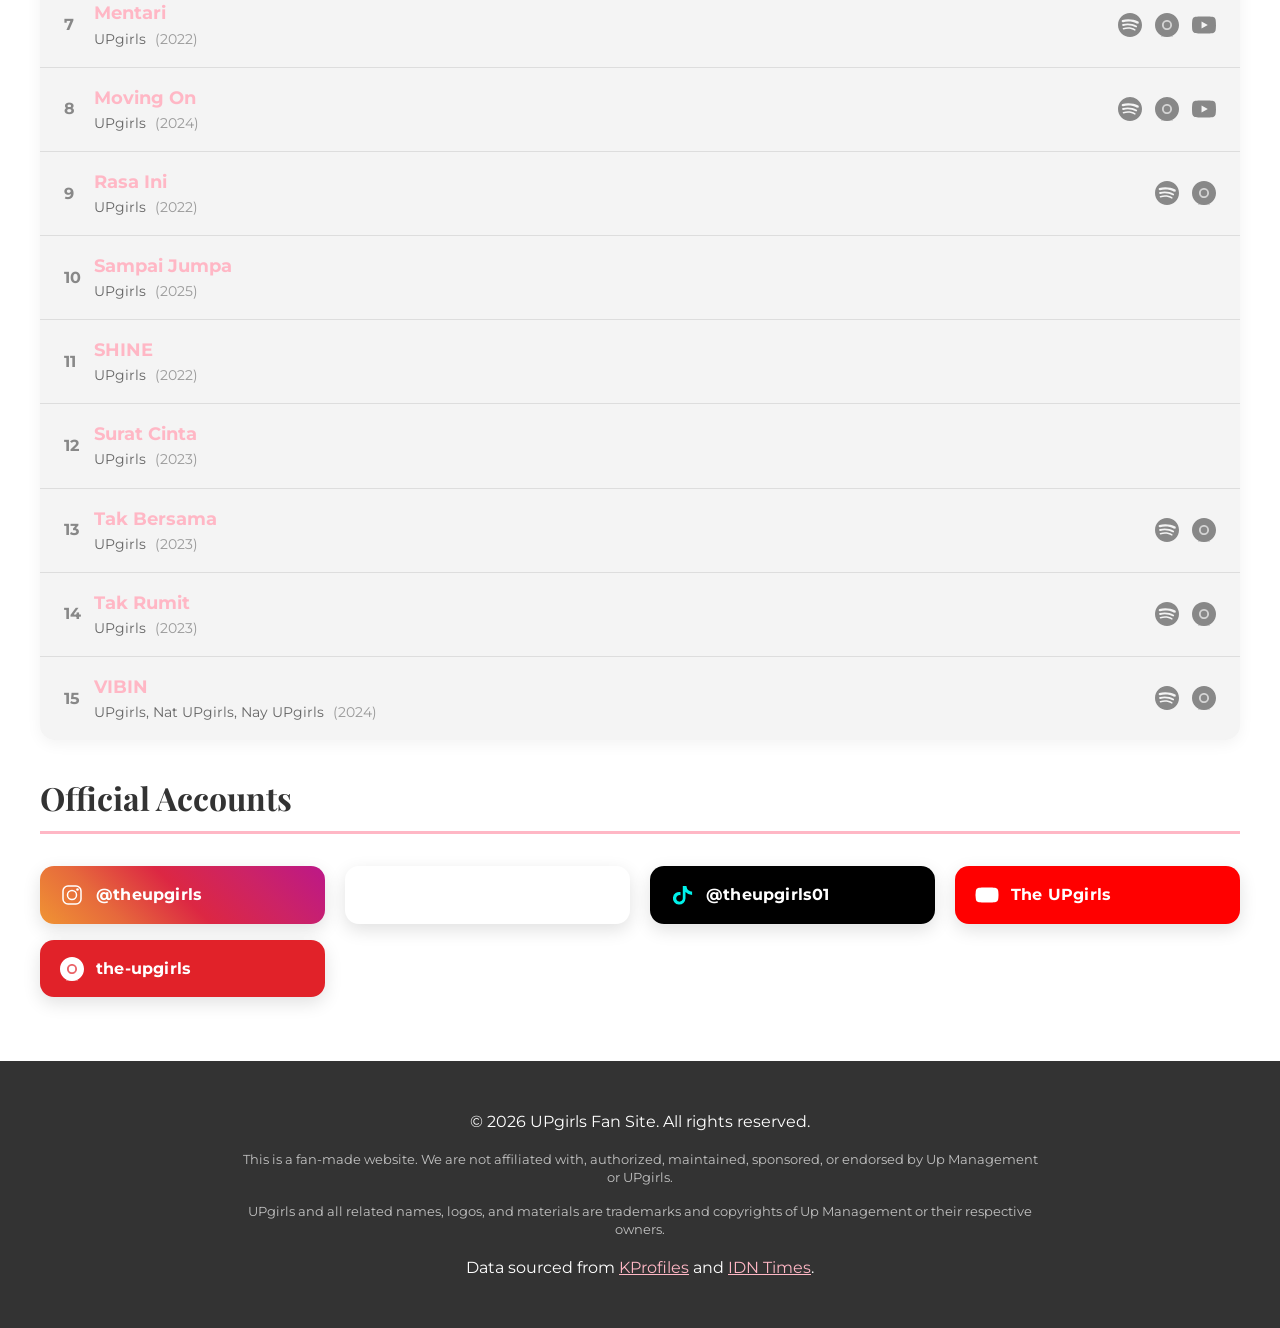
==== commit 6061765b: "Update index.html" ====
--- a/index.html
+++ b/index.html
@@ -3,7 +3,15 @@
 <head>
     <meta charset="UTF-8">
     <meta name="viewport" content="width=device-width, initial-scale=1.0">
-    <title>Indonesian Girl Group - Fan Site</title>
+    <title>UPgirls Fan Site - Profil Member, Jadwal Event &amp; Diskografi</title>
+    <meta name="description" content="Fan site tidak resmi UPgirls, girl group Indonesia di bawah Up Management. Profil member, jadwal event, dan diskografi. Fandom: UpTown.">
+    <link rel="canonical" href="https://starxgazer.github.io/upgirls/">
+    <meta property="og:type" content="website">
+    <meta property="og:site_name" content="UPgirls Fan Site">
+    <meta property="og:title" content="UPgirls Fan Site - Profil Member, Jadwal Event &amp; Diskografi">
+    <meta property="og:description" content="Fan site tidak resmi UPgirls, girl group Indonesia di bawah Up Management. Profil member, jadwal event, dan diskografi. Fandom: UpTown.">
+    <meta property="og:url" content="https://starxgazer.github.io/upgirls/">
+    <meta property="og:image" content="https://starxgazer.github.io/upgirls/images/UPgirls_All_Member.jpg">
     <link rel="stylesheet" href="styles.css">
     <link rel="preconnect" href="https://fonts.googleapis.com">
     <link rel="preconnect" href="https://fonts.gstatic.com" crossorigin>
@@ -166,5 +174,7 @@
     </footer>
 
     <script src="script.js"></script>
+    <script data-goatcounter="https://starxgazer.goatcounter.com/count"
+            async src="//gc.zgo.at/count.js"></script>
 </body>
 </html>
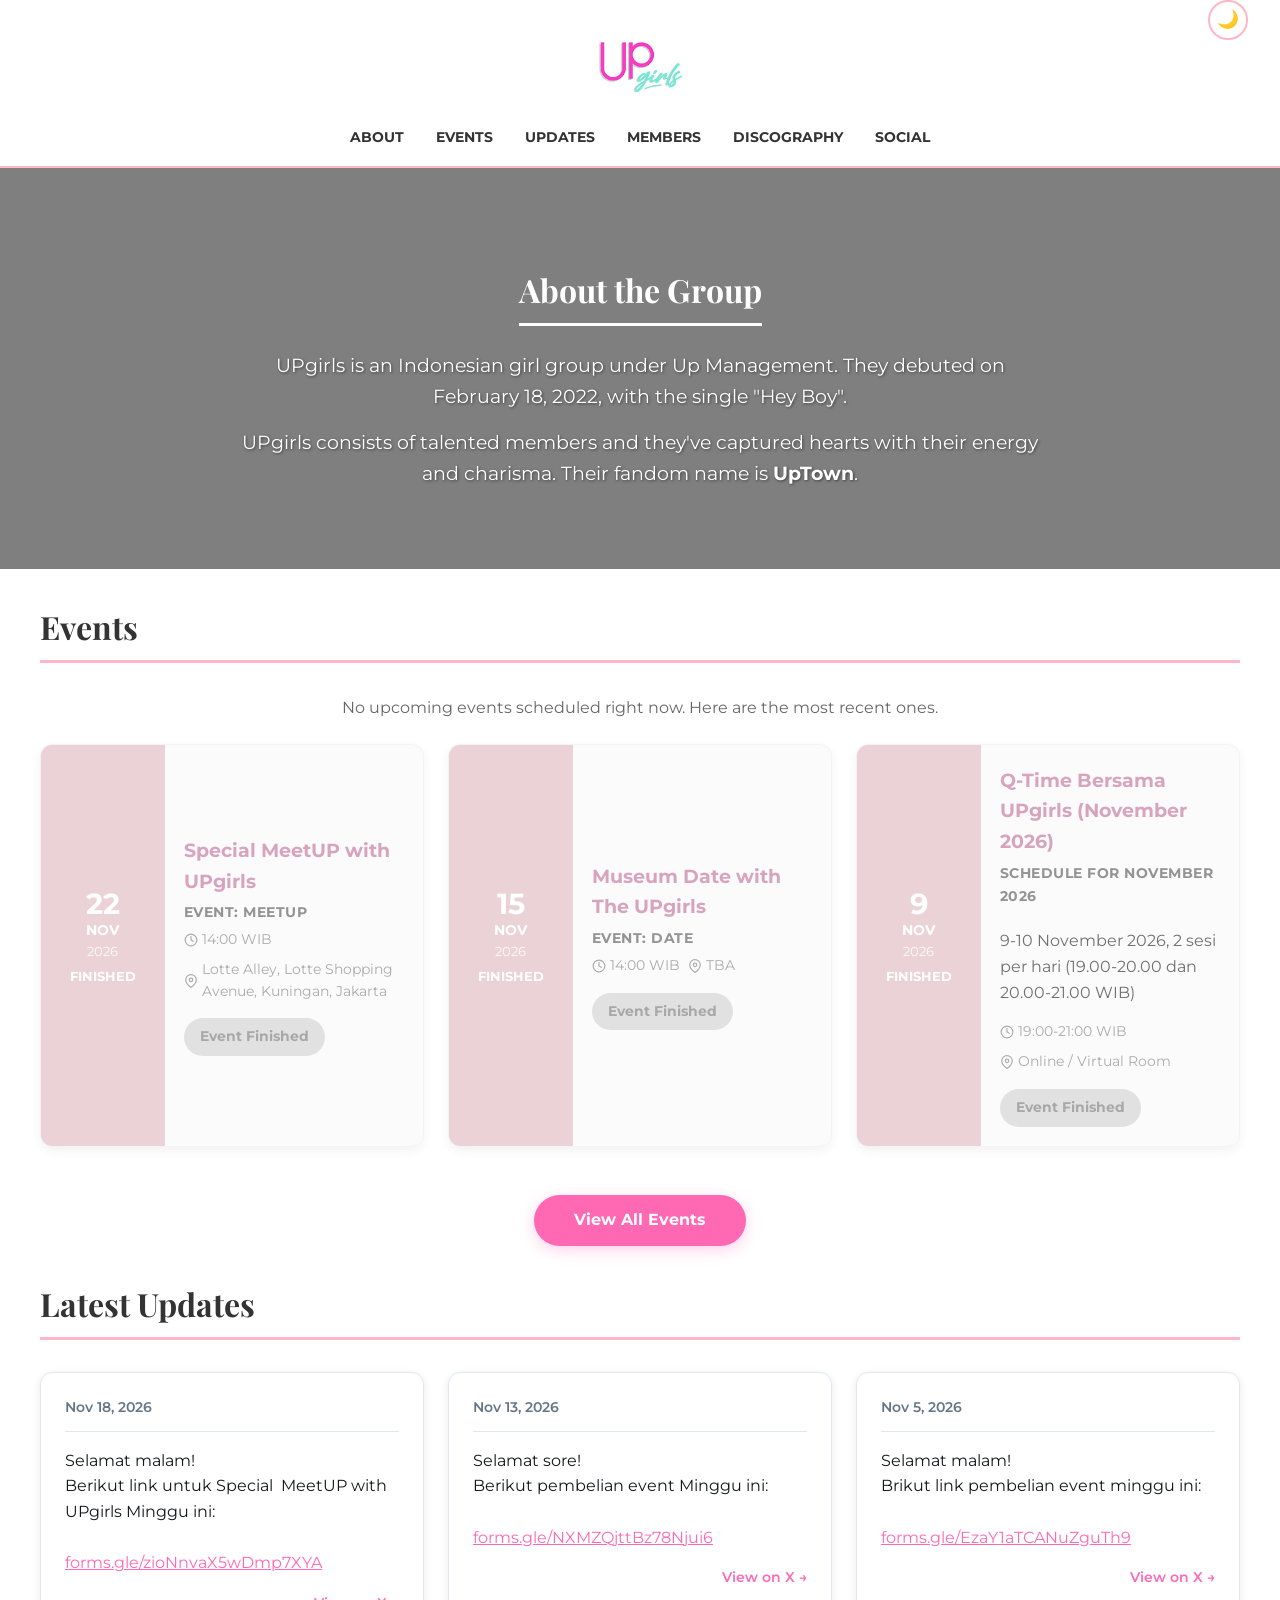
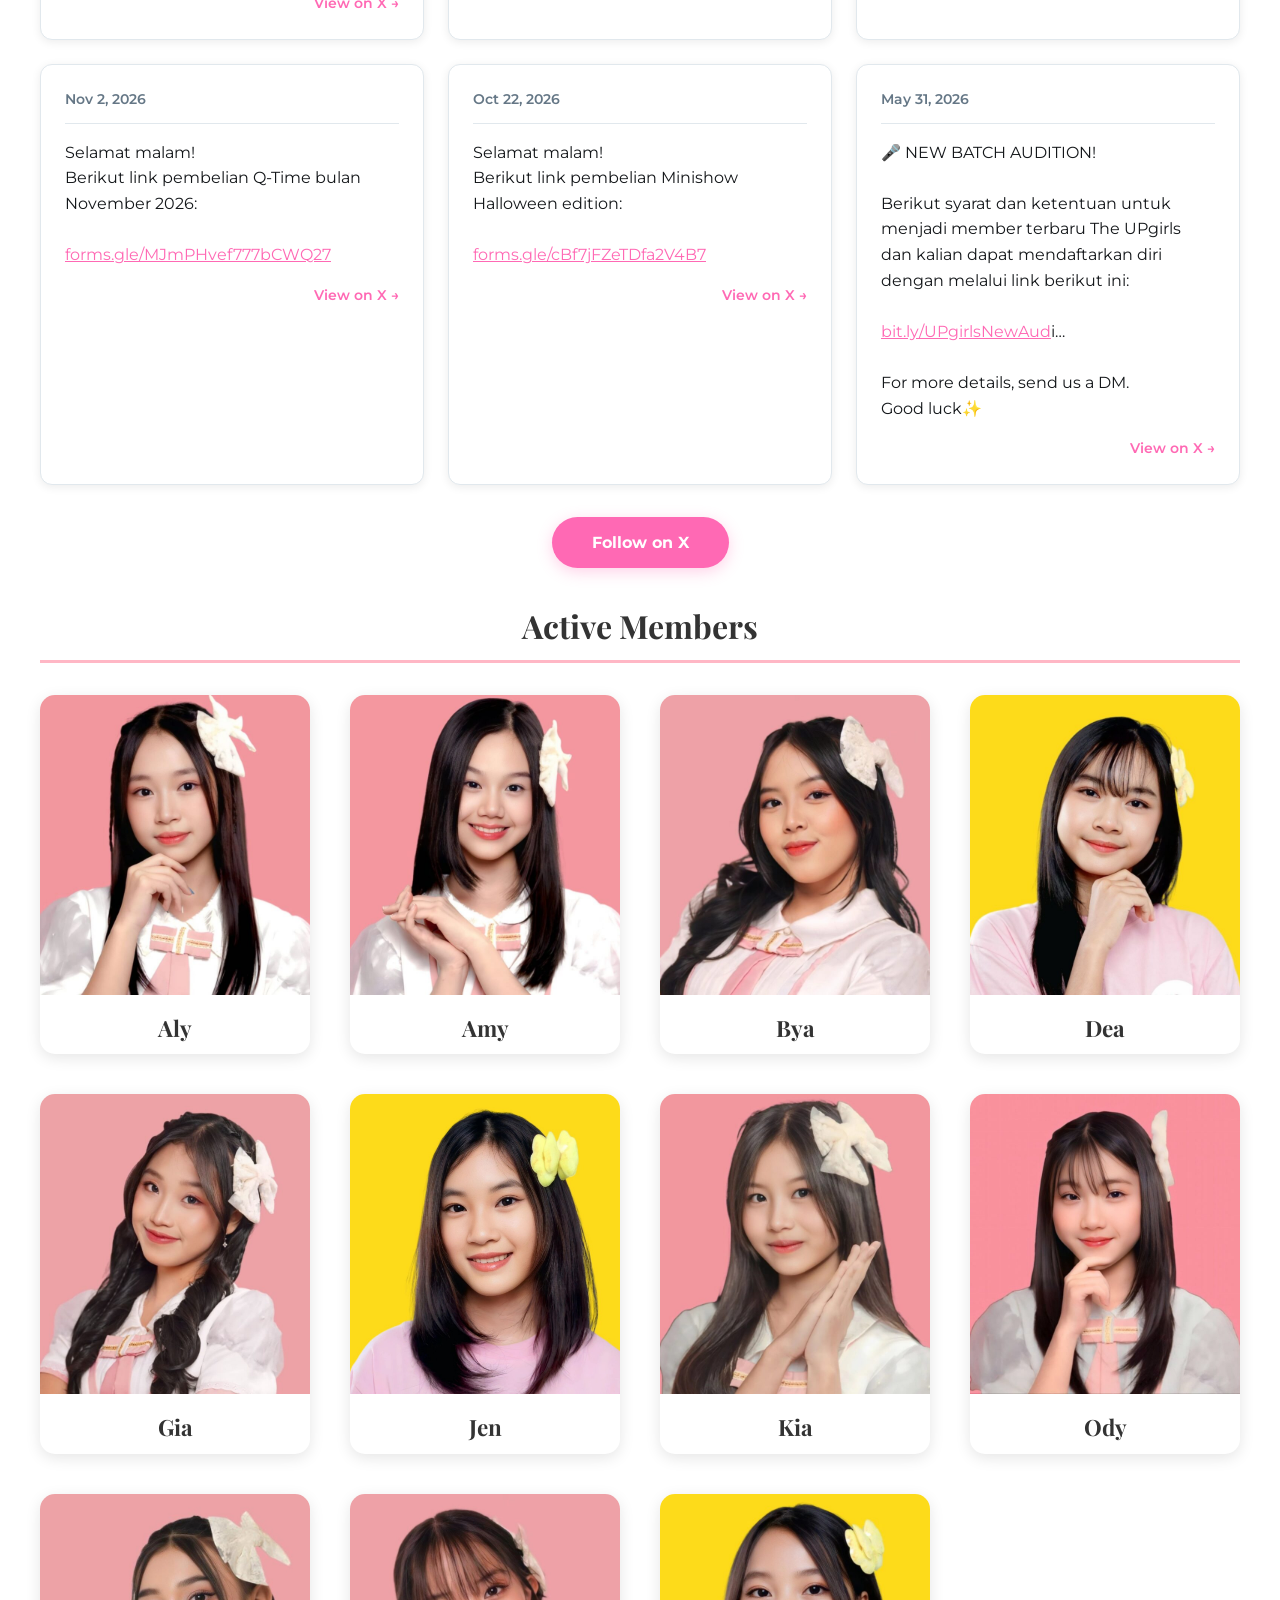
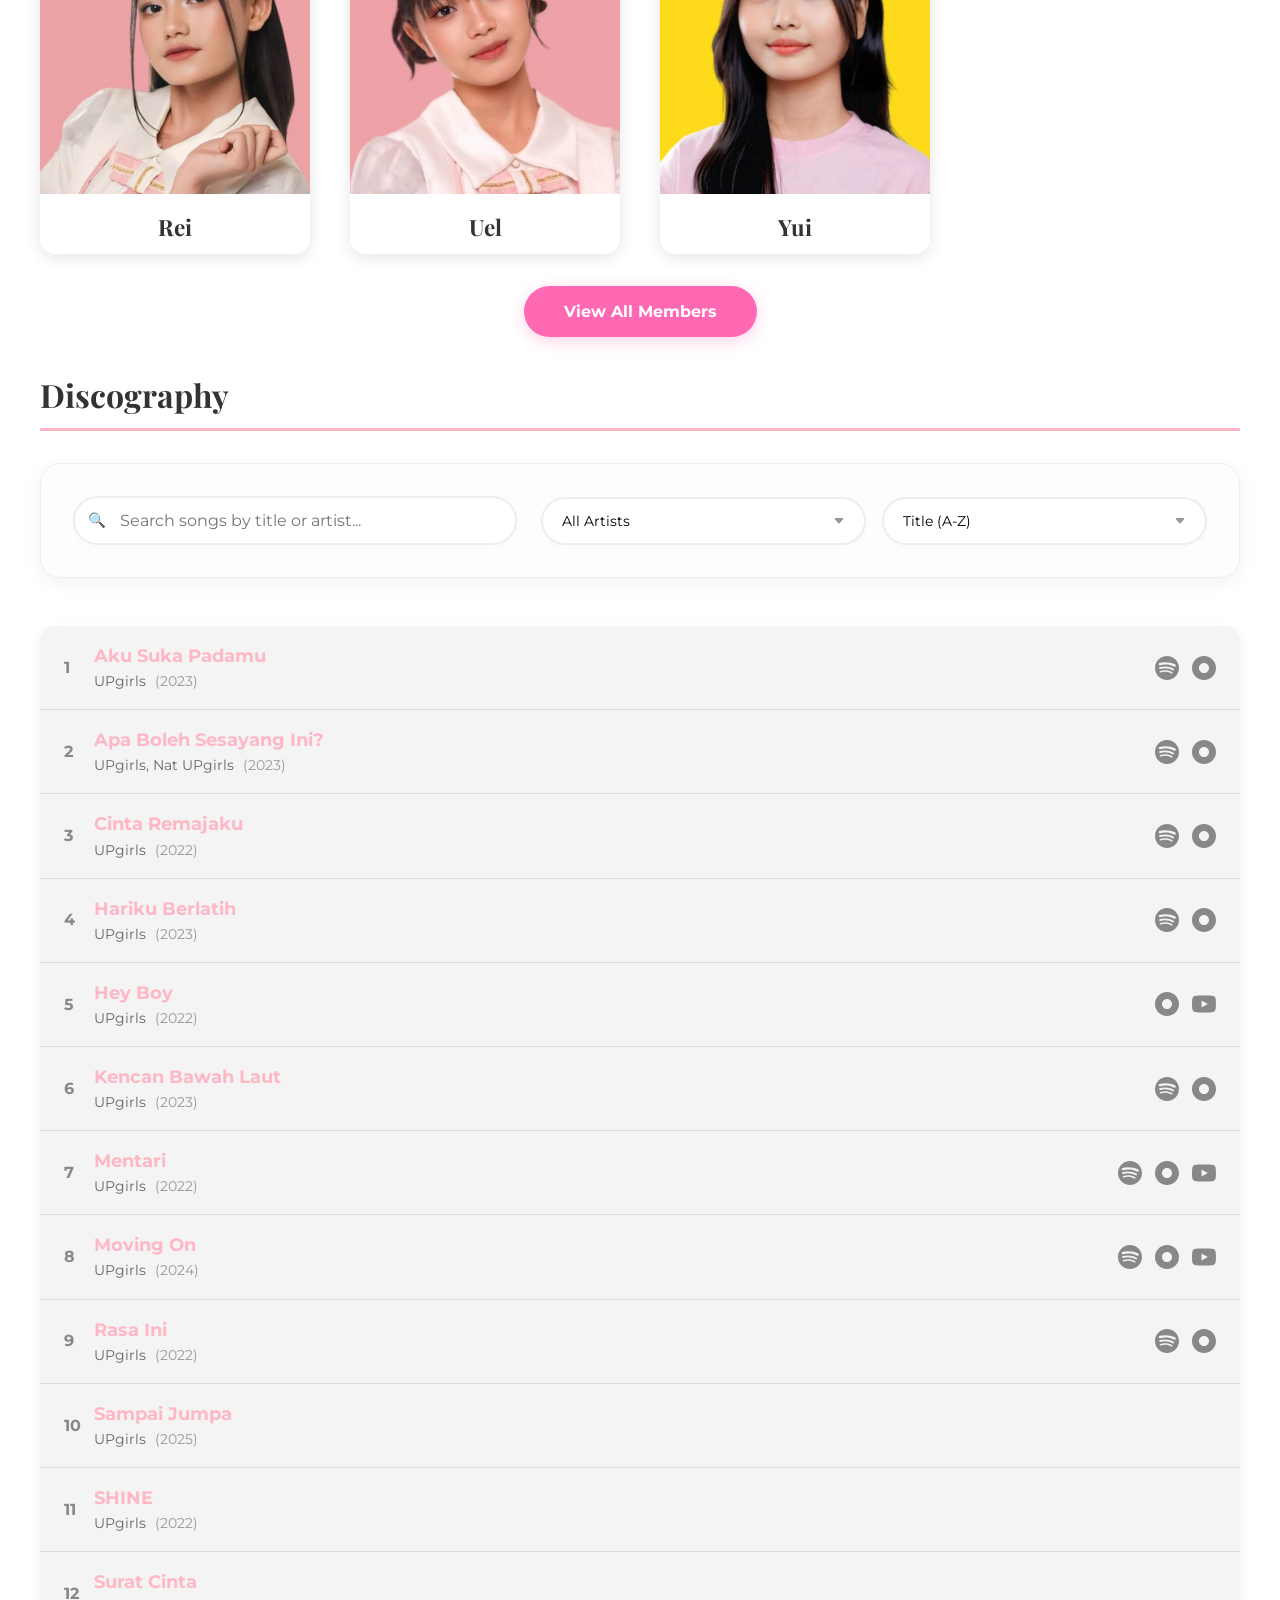
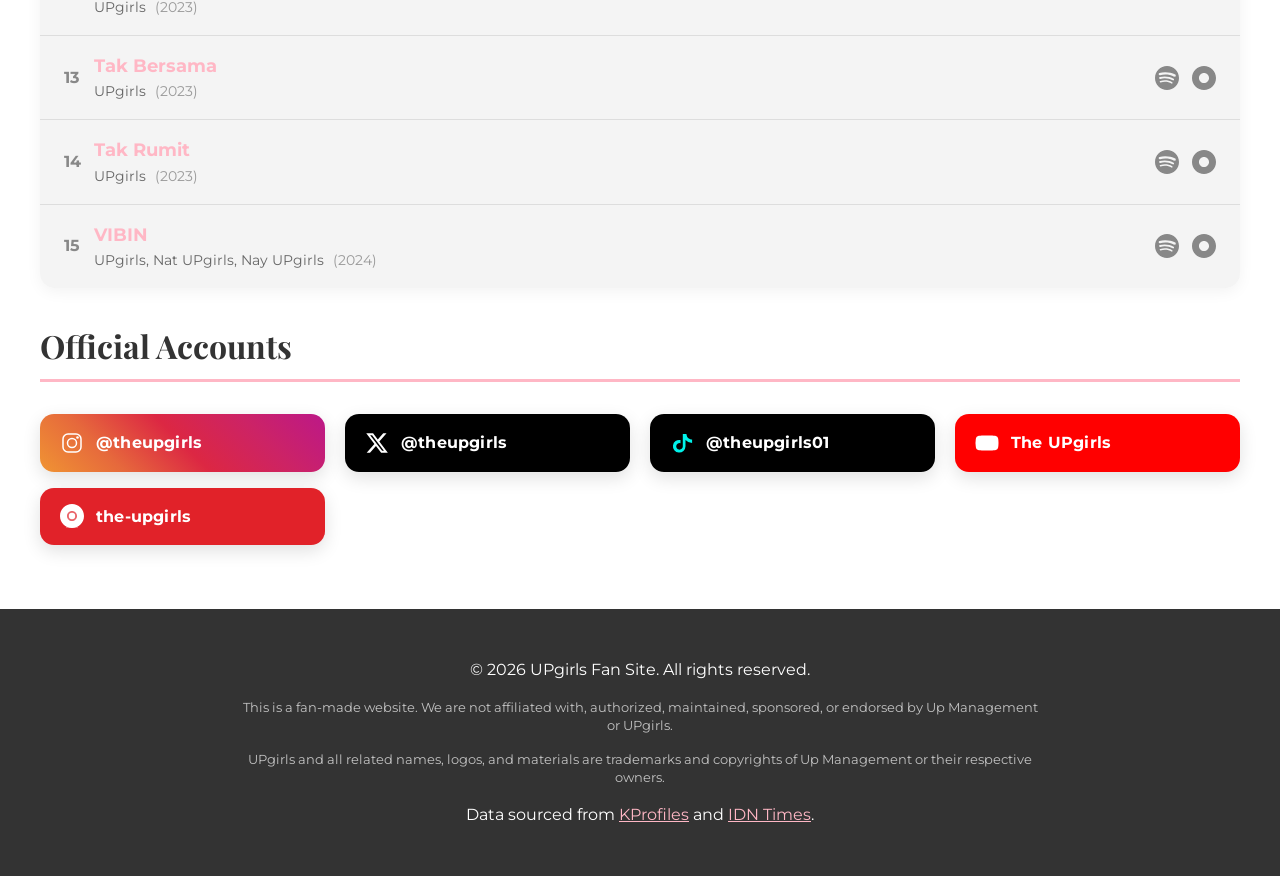
==== commit 4ad9c98d: "Improve site: events UX, latest updates, dark mode, SEO, security - Home: fix TBA/past event handlin" ====
--- a/index.html
+++ b/index.html
@@ -12,6 +12,8 @@
     <meta property="og:description" content="Fan site tidak resmi UPgirls, girl group Indonesia di bawah Up Management. Profil member, jadwal event, dan diskografi. Fandom: UpTown.">
     <meta property="og:url" content="https://starxgazer.github.io/upgirls/">
     <meta property="og:image" content="https://starxgazer.github.io/upgirls/images/UPgirls_All_Member.jpg">
+    <link rel="icon" href="images/UPgirls_Logo.jpg">
+    <script>try{var t=localStorage.getItem('theme');if(t){document.documentElement.dataset.theme=t}else if(window.matchMedia('(prefers-color-scheme: dark)').matches){document.documentElement.dataset.theme='dark'}}catch(e){}</script>
     <link rel="stylesheet" href="styles.css">
     <link rel="preconnect" href="https://fonts.googleapis.com">
     <link rel="preconnect" href="https://fonts.gstatic.com" crossorigin>
@@ -27,6 +29,7 @@
                 <ul>
                     <li><a href="#about">About</a></li>
                     <li><a href="#shows">Events</a></li>
+                    <li><a href="#updates">Updates</a></li>
                     <li><a href="#members">Members</a></li>
                     <li><a href="#discography">Discography</a></li>
                     <li><a href="#social">Social</a></li>
@@ -46,11 +49,23 @@
 
         <section id="shows" class="container">
             <h3>Events</h3>
+            <div id="next-event" class="next-event" style="display: none;" aria-live="polite"></div>
+            <p id="shows-note" class="section-subtitle"></p>
             <div id="shows-list" class="shows-grid">
                 <!-- Shows will be loaded here via JS -->
             </div>
             <div class="shows-view-all">
                 <a href="all-events.html" class="view-all-link">View All Events</a>
+            </div>
+        </section>
+
+        <section id="updates" class="container">
+            <h3>Latest Updates</h3>
+            <div id="tweets-container" class="tweets-grid">
+                <!-- Latest posts will be loaded here via JS -->
+            </div>
+            <div class="shows-view-all">
+                <a href="https://x.com/theupgirls" class="view-all-link" target="_blank" rel="noopener">Follow on X</a>
             </div>
         </section>
 
--- a/styles.css
+++ b/styles.css
@@ -842,6 +842,11 @@
     color: #00f2ea; /* accent cyan shows via currentColor in the path fill */
 }
 
+.social-links.pretty .social.twitter {
+    background: #000;
+    outline: 1px solid rgba(255,255,255,0.08);
+}
+
 .social-links.pretty .social.youtube {
     background: #ff0000;
 }
@@ -1302,3 +1307,255 @@
     color: #e05688;
     text-decoration: underline;
 }
+
+/* =========================================================
+   Additions: event actions, countdown, filters, focus, dark mode
+   ========================================================= */
+
+.meta-icon {
+    width: 14px;
+    height: 14px;
+    vertical-align: middle;
+    margin-right: 4px;
+    flex: none;
+}
+
+.show-actions {
+    display: flex;
+    flex-wrap: wrap;
+    align-items: center;
+    gap: 0.6rem;
+}
+
+.calendar-btn {
+    background: transparent;
+    border: 1.5px solid var(--primary-pink);
+    color: var(--primary-pink);
+    padding: 0.4rem 0.9rem;
+    border-radius: 20px;
+    font-size: 0.8rem;
+    font-weight: bold;
+    font-family: inherit;
+    cursor: pointer;
+    transition: background-color 0.2s, color 0.2s;
+}
+
+.calendar-btn:hover {
+    background: var(--primary-pink);
+    color: #fff;
+}
+
+.show-card.highlight {
+    box-shadow: 0 0 15px var(--primary-pink);
+}
+
+.next-event {
+    background: linear-gradient(90deg, var(--primary-pink), #ff9ac1);
+    color: #fff;
+    padding: 0.9rem 1.5rem;
+    border-radius: 14px;
+    margin-bottom: 1.5rem;
+    text-align: center;
+    box-shadow: 0 4px 15px rgba(255, 105, 180, 0.3);
+}
+
+.next-event .next-label {
+    text-transform: uppercase;
+    font-size: 0.75rem;
+    letter-spacing: 1px;
+    opacity: 0.9;
+}
+
+.next-event .next-when {
+    display: block;
+    font-size: 0.9rem;
+    margin-top: 0.2rem;
+}
+
+.events-count {
+    text-align: center;
+    color: #888;
+    font-size: 0.9rem;
+    margin: 0 0 1.5rem;
+}
+
+#shows-note:empty,
+.events-count:empty {
+    display: none;
+}
+
+#shows-note {
+    margin-bottom: 1.5rem;
+}
+
+.tweet-body a {
+    color: var(--primary-pink);
+    word-break: break-all;
+}
+
+/* Keyboard focus */
+:focus-visible {
+    outline: 3px solid var(--primary-pink);
+    outline-offset: 2px;
+}
+
+.card.clickable {
+    cursor: pointer;
+}
+
+/* Theme toggle */
+header .container {
+    position: relative;
+}
+
+.theme-toggle {
+    position: absolute;
+    top: 0;
+    right: 2rem;
+    background: transparent;
+    border: 2px solid var(--primary-color);
+    border-radius: 50%;
+    width: 40px;
+    height: 40px;
+    font-size: 1.1rem;
+    line-height: 1;
+    cursor: pointer;
+    transition: transform 0.2s, background-color 0.2s;
+}
+
+.theme-toggle:hover {
+    transform: scale(1.1);
+    background: rgba(255, 183, 197, 0.25);
+}
+
+@media (max-width: 768px) {
+    .theme-toggle {
+        right: 1rem;
+        width: 34px;
+        height: 34px;
+        font-size: 0.95rem;
+    }
+}
+
+/* Dark mode */
+:root[data-theme="dark"] {
+    color-scheme: dark;
+}
+
+[data-theme="dark"] body {
+    background-color: #121218;
+    color: #e8e6ea;
+}
+
+[data-theme="dark"] header {
+    background: #1b1b24;
+    border-bottom-color: #4a2f39;
+}
+
+[data-theme="dark"] header nav ul li a {
+    color: #e8e6ea;
+}
+
+[data-theme="dark"] header nav ul li a.active {
+    color: var(--primary-pink);
+}
+
+[data-theme="dark"] .card,
+[data-theme="dark"] .show-card,
+[data-theme="dark"] .tweet-card,
+[data-theme="dark"] .controls,
+[data-theme="dark"] .calendar-wrapper,
+[data-theme="dark"] #song-detail,
+[data-theme="dark"] .lyrics-wrapper,
+[data-theme="dark"] #lyrics-content,
+[data-theme="dark"] .discography-list,
+[data-theme="dark"] .no-results {
+    background: #1e1e28;
+    border-color: #2c2c38;
+    color: #e8e6ea;
+}
+
+[data-theme="dark"] .search-box input,
+[data-theme="dark"] .filter-sort-box select {
+    background-color: #262632;
+    border-color: #3a3a48;
+    color: #eee;
+}
+
+[data-theme="dark"] .search-box input:focus {
+    background-color: #2a2a37;
+}
+
+[data-theme="dark"] .section-subtitle,
+[data-theme="dark"] .show-type,
+[data-theme="dark"] .show-time,
+[data-theme="dark"] .show-location,
+[data-theme="dark"] .song-artist,
+[data-theme="dark"] .artist-name,
+[data-theme="dark"] #song-year,
+[data-theme="dark"] .profile-meta .label,
+[data-theme="dark"] .events-count,
+[data-theme="dark"] .tweet-date,
+[data-theme="dark"] .song-index,
+[data-theme="dark"] .song-year-inline {
+    color: #a8a6b0;
+}
+
+[data-theme="dark"] .profile-meta .value,
+[data-theme="dark"] .tweet-body p,
+[data-theme="dark"] #song-title {
+    color: #e8e6ea;
+}
+
+[data-theme="dark"] .tweet-header {
+    border-bottom-color: #2c2c38;
+}
+
+[data-theme="dark"] .song-row {
+    border-bottom-color: #2c2c38;
+}
+
+[data-theme="dark"] .song-row:hover,
+[data-theme="dark"] .song-row.clickable:hover {
+    background: #262632;
+}
+
+[data-theme="dark"] .past-event {
+    background-color: #191920;
+}
+
+[data-theme="dark"] .ticket-link.disabled {
+    background-color: #3a3a46;
+    color: #aaa;
+}
+
+[data-theme="dark"] .calendar-day.other-month {
+    color: #555;
+}
+
+[data-theme="dark"] .calendar-day.today {
+    background: #33333f;
+}
+
+[data-theme="dark"] .calendar-day.has-event.past-event {
+    background: #3a3a46;
+    color: #aaa;
+}
+
+[data-theme="dark"] .status-badge.former {
+    background-color: #2a2a35;
+    color: #aaa;
+}
+
+[data-theme="dark"] .former-title {
+    color: #888;
+    border-bottom-color: #333;
+}
+
+[data-theme="dark"] footer {
+    background: #0c0c10;
+}
+
+[data-theme="dark"] .theme-toggle {
+    color: #fff;
+}
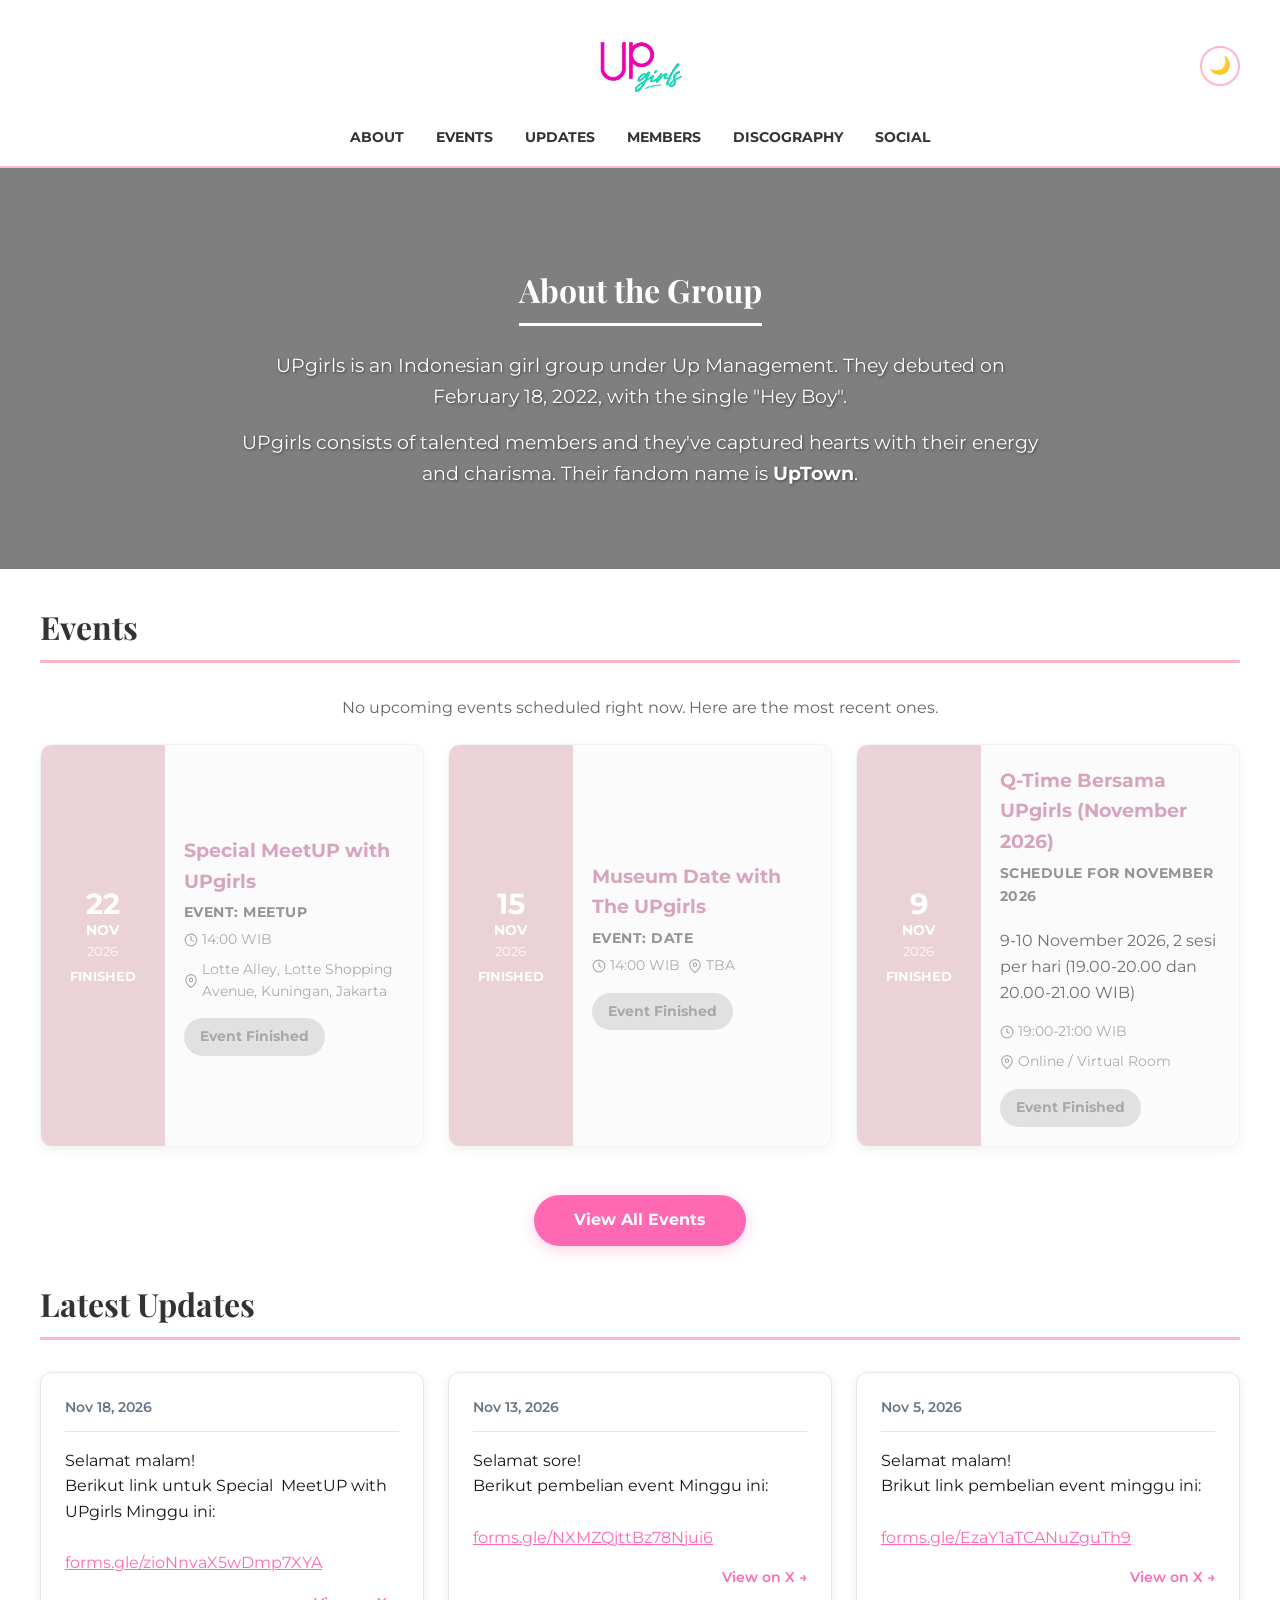
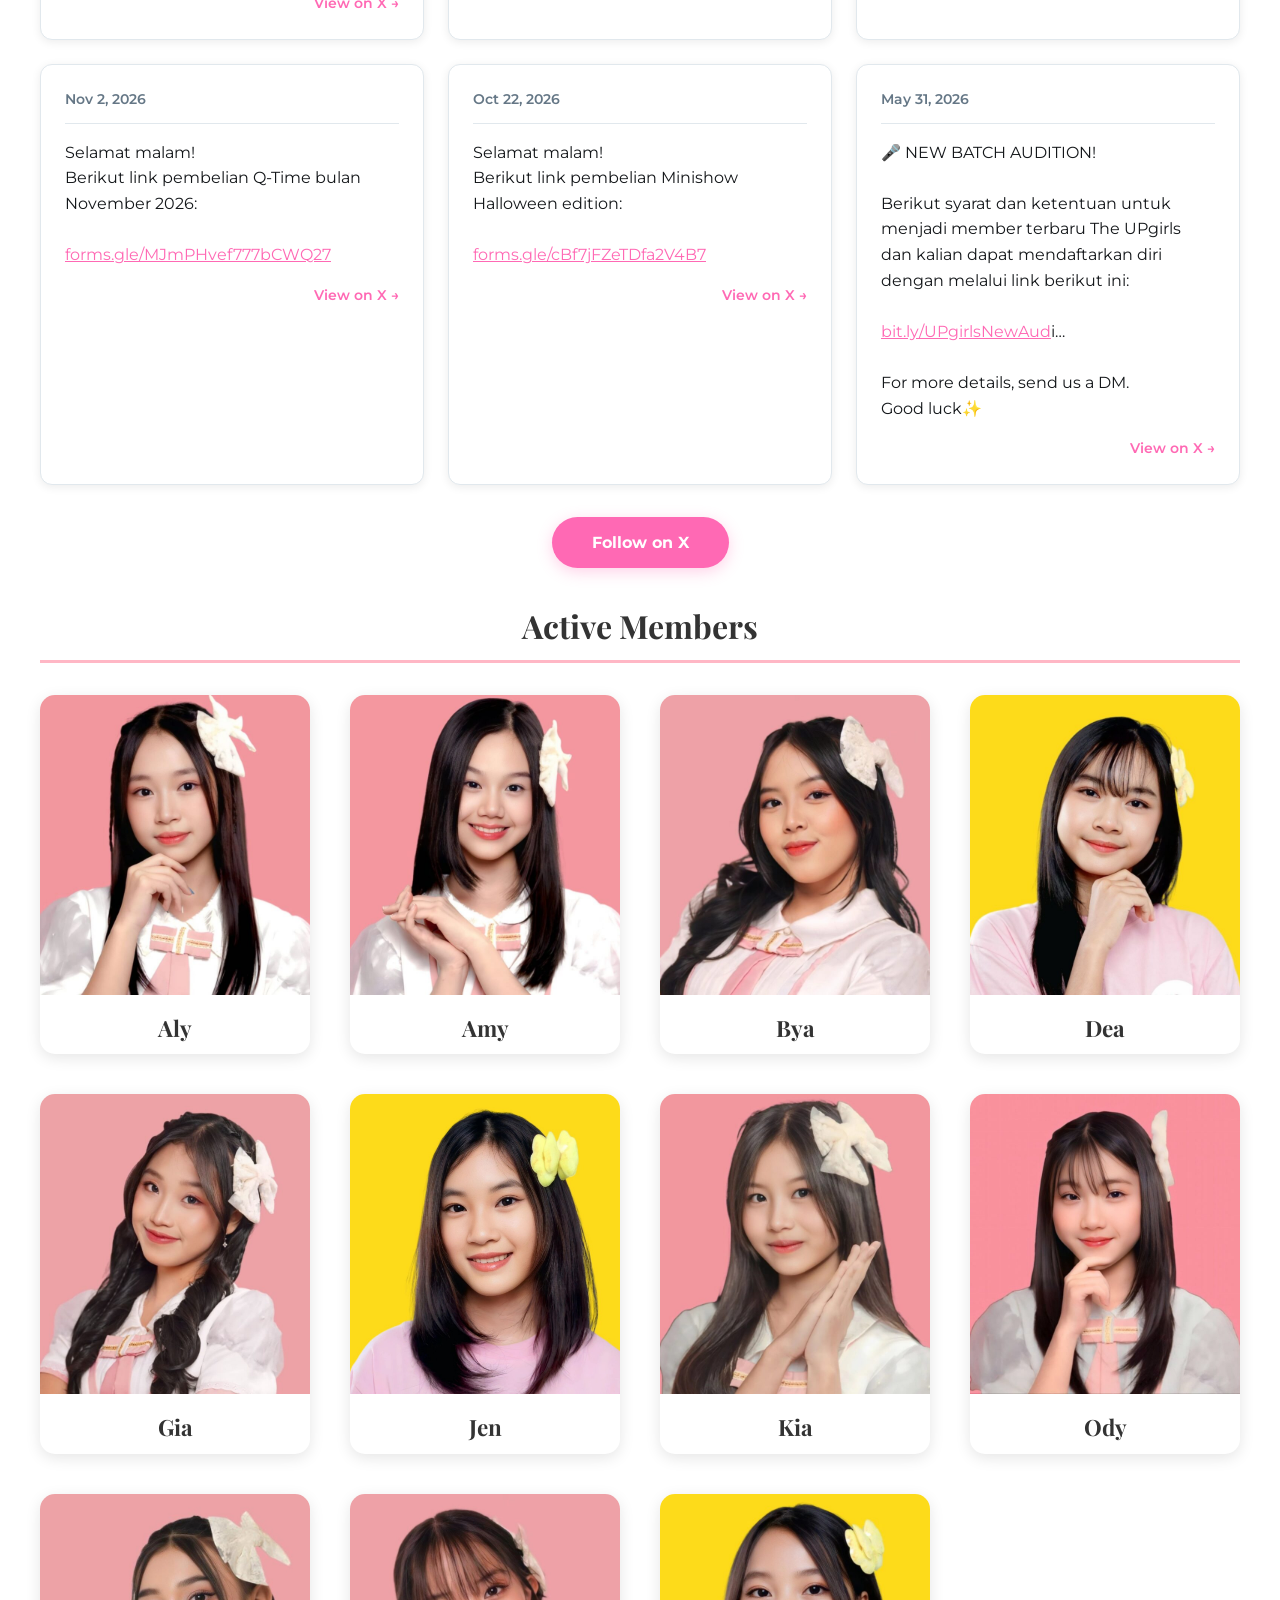
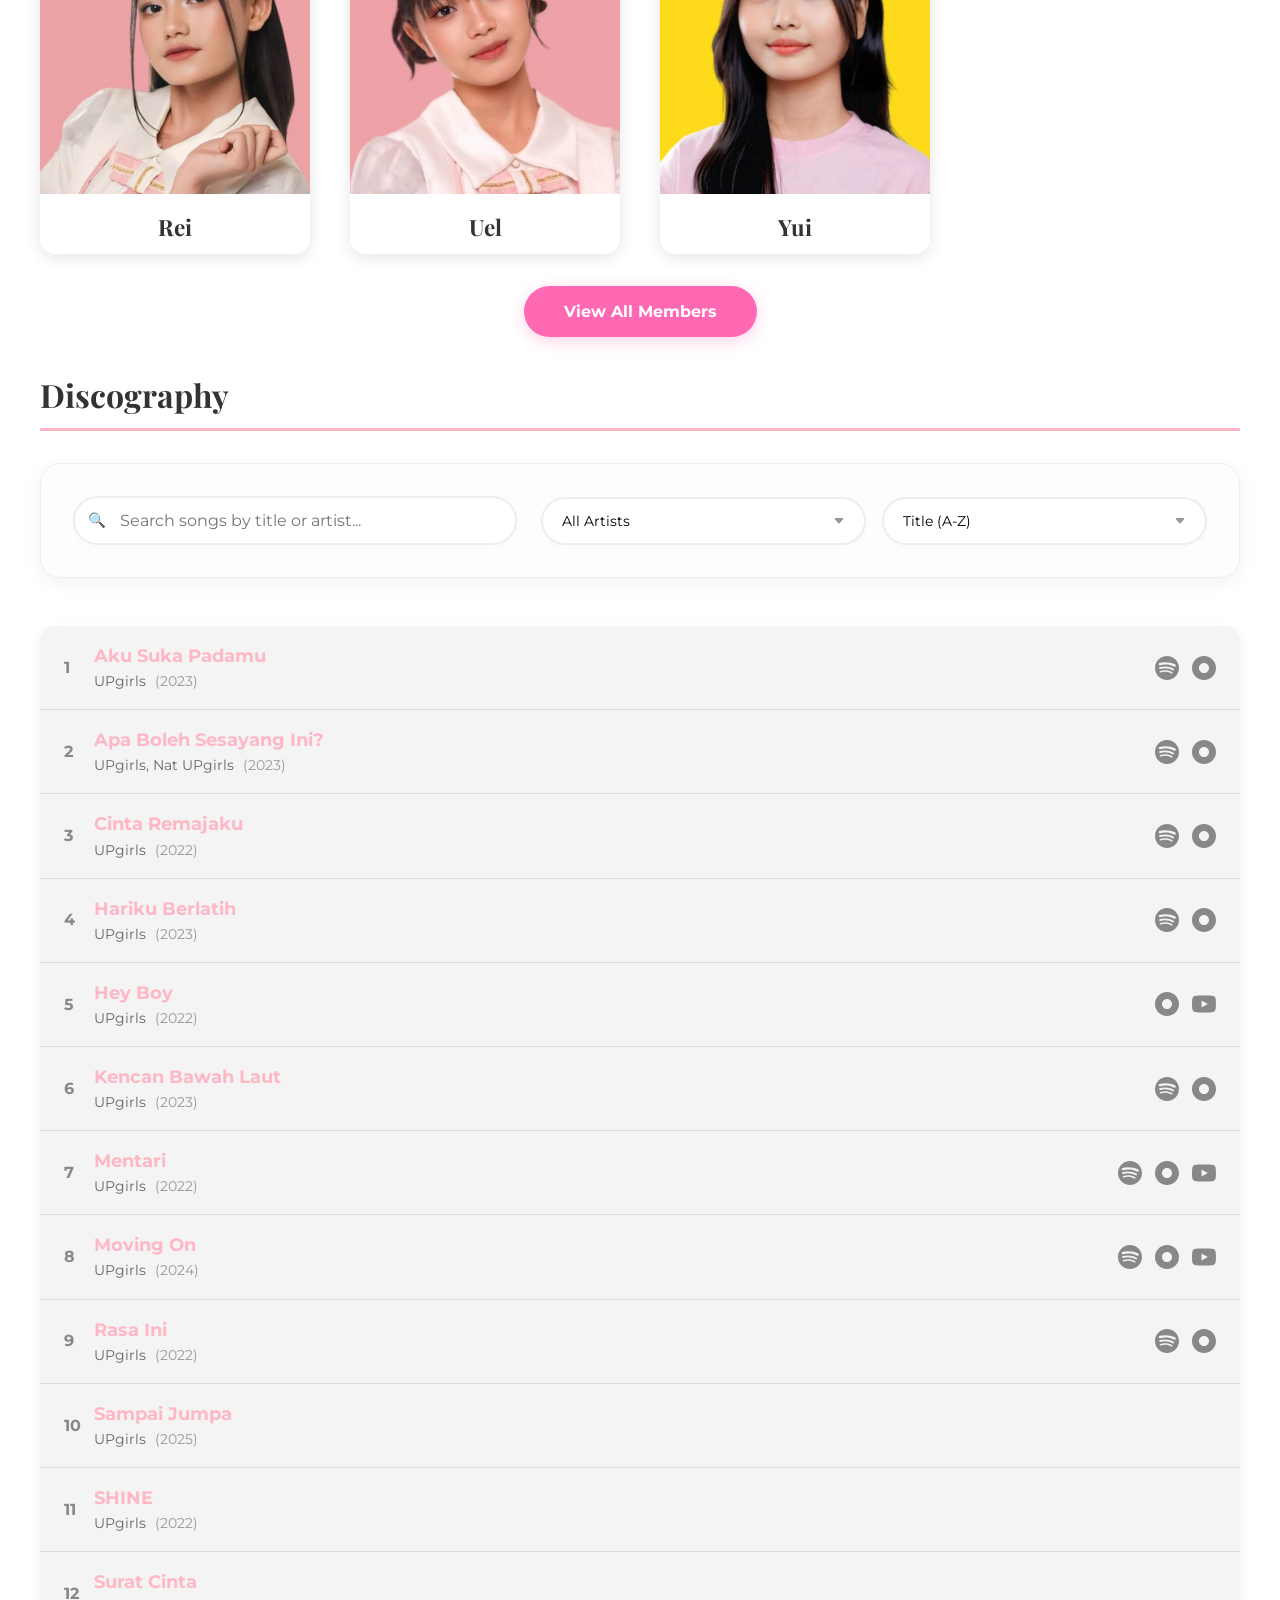
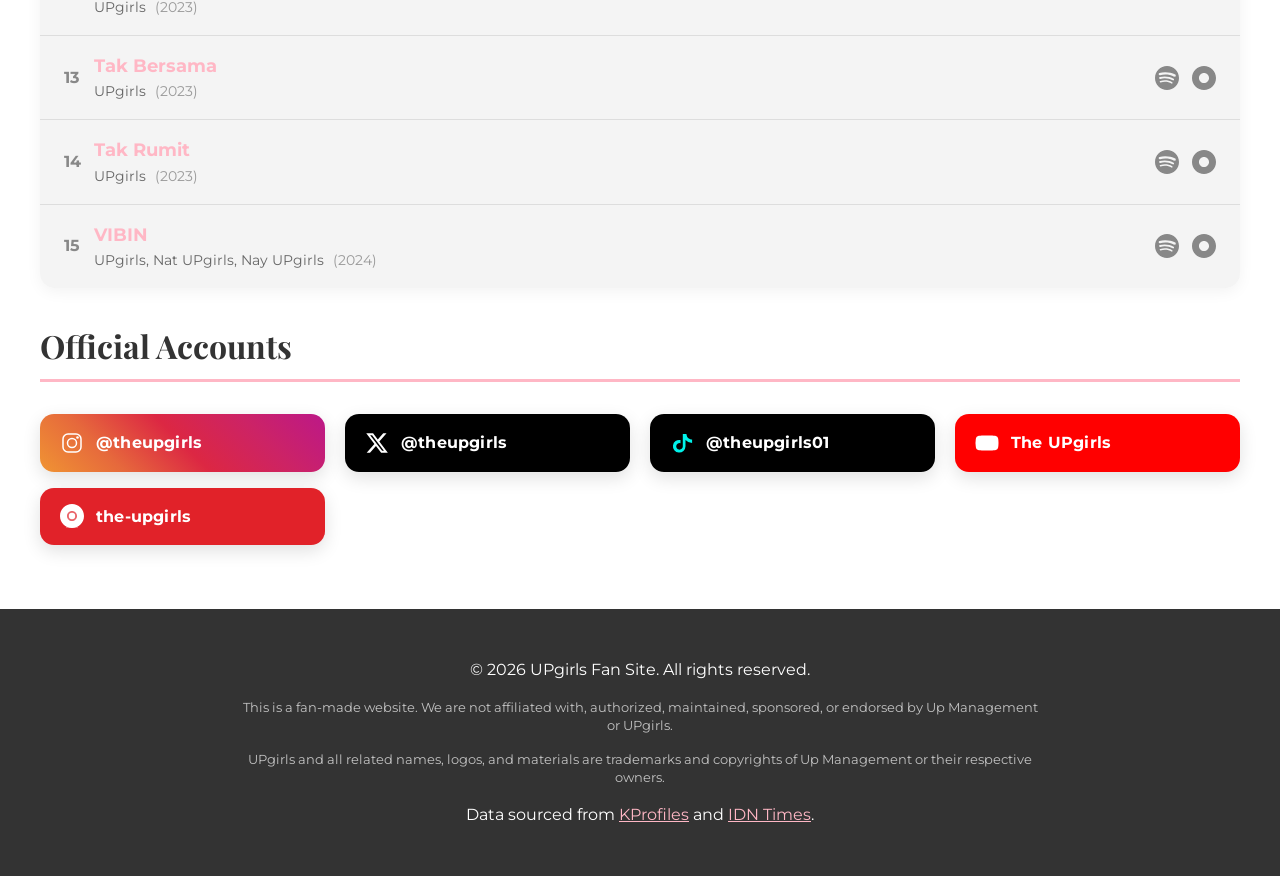
==== commit bdbd2db2: "Fix dark mode logo and toggle, make selected calendar day visible - Replace white-background JPG log" ====
--- a/index.html
+++ b/index.html
@@ -12,7 +12,7 @@
     <meta property="og:description" content="Fan site tidak resmi UPgirls, girl group Indonesia di bawah Up Management. Profil member, jadwal event, dan diskografi. Fandom: UpTown.">
     <meta property="og:url" content="https://starxgazer.github.io/upgirls/">
     <meta property="og:image" content="https://starxgazer.github.io/upgirls/images/UPgirls_All_Member.jpg">
-    <link rel="icon" href="images/UPgirls_Logo.jpg">
+    <link rel="icon" href="images/UPgirls_Logo.png">
     <script>try{var t=localStorage.getItem('theme');if(t){document.documentElement.dataset.theme=t}else if(window.matchMedia('(prefers-color-scheme: dark)').matches){document.documentElement.dataset.theme='dark'}}catch(e){}</script>
     <link rel="stylesheet" href="styles.css">
     <link rel="preconnect" href="https://fonts.googleapis.com">
@@ -23,7 +23,7 @@
     <header>
         <div class="container">
             <h1 class="logo-container"><a href="index.html" style="text-decoration: none; color: inherit; display: flex; align-items: center; flex-direction: column;">
-                <img src="images/UPgirls_Logo.jpg" alt="UPgirls Logo" class="header-logo">
+                <img src="images/UPgirls_Logo.png" alt="UPgirls Logo" class="header-logo">
             </a></h1>
             <nav>
                 <ul>
--- a/styles.css
+++ b/styles.css
@@ -1404,14 +1404,15 @@
 }
 
 /* Theme toggle */
-header .container {
+.logo-container {
     position: relative;
 }
 
 .theme-toggle {
     position: absolute;
-    top: 0;
-    right: 2rem;
+    top: 50%;
+    right: 0;
+    transform: translateY(-50%);
     background: transparent;
     border: 2px solid var(--primary-color);
     border-radius: 50%;
@@ -1424,13 +1425,12 @@
 }
 
 .theme-toggle:hover {
-    transform: scale(1.1);
+    transform: translateY(-50%) scale(1.1);
     background: rgba(255, 183, 197, 0.25);
 }
 
 @media (max-width: 768px) {
     .theme-toggle {
-        right: 1rem;
         width: 34px;
         height: 34px;
         font-size: 0.95rem;
@@ -1559,3 +1559,229 @@
 [data-theme="dark"] .theme-toggle {
     color: #fff;
 }
+
+/* Calendar date picking */
+.calendar-day[data-date] {
+    cursor: pointer;
+    user-select: none;
+    -webkit-user-select: none;
+    transition: background-color 0.15s, box-shadow 0.15s;
+}
+
+.calendar-day[data-date]:hover:not(.has-event) {
+    background: rgba(255, 183, 197, 0.35);
+}
+
+.calendar-day.in-range:not(.has-event) {
+    background: rgba(255, 105, 180, 0.2);
+}
+
+.calendar-day.selected {
+    box-shadow: 0 0 0 3px var(--primary-pink);
+    z-index: 1;
+}
+
+.calendar-day.selected:not(.has-event) {
+    background: rgba(255, 105, 180, 0.35);
+}
+
+.date-filter {
+    display: flex;
+    align-items: center;
+    justify-content: center;
+    flex-wrap: wrap;
+    gap: 0.8rem;
+    margin: 0 auto 1rem;
+    padding: 0.7rem 1.2rem;
+    max-width: 640px;
+    background: rgba(255, 105, 180, 0.12);
+    border: 1.5px solid var(--primary-pink);
+    border-radius: 30px;
+    font-weight: 600;
+}
+
+.date-filter button {
+    background: var(--primary-pink);
+    color: #fff;
+    border: none;
+    border-radius: 20px;
+    padding: 0.3rem 0.9rem;
+    font-weight: bold;
+    font-family: inherit;
+    cursor: pointer;
+}
+
+.date-filter button:hover {
+    background: #e05688;
+}
+
+[data-theme="dark"] .calendar-day[data-date]:hover:not(.has-event) {
+    background: rgba(255, 105, 180, 0.25);
+}
+
+.date-filter-hint {
+    font-weight: 500;
+    color: #888;
+}
+
+.date-filter-hint:empty {
+    display: none;
+}
+
+/* =========================================================
+   Events page: calendar on the left, list on the right
+   ========================================================= */
+
+.events-page {
+    padding-top: 2rem;
+}
+
+.events-page .section-title {
+    margin-top: 0;
+    text-align: center;
+    border-bottom: none;
+    margin-bottom: 0.5rem;
+}
+
+.events-page .section-subtitle {
+    margin-bottom: 2rem;
+}
+
+.events-layout {
+    display: grid;
+    grid-template-columns: 360px minmax(0, 1fr);
+    gap: 2rem;
+    align-items: start;
+}
+
+.events-calendar {
+    position: sticky;
+    top: 110px;
+}
+
+.events-calendar .calendar-wrapper {
+    margin: 0;
+}
+
+.calendar-header h3 {
+    border-bottom: none;
+    margin: 0;
+    padding: 0;
+}
+
+.events-calendar .multi-calendar-view {
+    display: block;
+    padding: 0.5rem 1rem 1rem;
+    overflow: visible;
+}
+
+.events-calendar .calendar-grid {
+    min-width: 0;
+}
+
+.calendar-hint {
+    font-size: 0.8rem;
+    color: #888;
+    text-align: center;
+    margin: 0.8rem 0.5rem;
+}
+
+.events-calendar .date-filter {
+    flex-direction: column;
+    gap: 0.4rem;
+    margin: 0.8rem 0 0;
+    padding: 0.8rem 1rem;
+    border-radius: 16px;
+    text-align: center;
+}
+
+.date-filter-actions {
+    display: flex;
+    gap: 0.5rem;
+    justify-content: center;
+}
+
+.see-events {
+    display: none;
+}
+
+.events-main .controls {
+    flex-direction: column;
+    align-items: stretch;
+    gap: 0.8rem;
+    padding: 1rem;
+    margin: 0 0 1rem;
+}
+
+.events-main .search-box {
+    flex: none;
+}
+
+.events-main .filter-sort-box {
+    display: grid;
+    grid-template-columns: 1fr 1fr;
+    gap: 0.6rem;
+    flex: none;
+}
+
+.events-main .filter-sort-box select {
+    min-width: 0;
+}
+
+.events-main .shows-grid {
+    grid-template-columns: 1fr;
+    gap: 1rem;
+}
+
+.events-main .events-count {
+    text-align: left;
+    margin-bottom: 1rem;
+}
+
+@media (max-width: 992px) {
+    .events-layout {
+        grid-template-columns: 1fr;
+    }
+
+    .events-calendar {
+        position: static;
+        max-width: 420px;
+        margin: 0 auto;
+    }
+
+    .see-events {
+        display: inline-block;
+    }
+}
+
+.events-calendar .month-grid-header {
+    display: none;
+}
+
+#all-events-section {
+    padding-top: 0.5rem;
+}
+
+/* Keep the selection ring visible on days that already have events (also past ones) */
+.calendar-day.has-event.past-event.selected,
+.calendar-day.has-event.selected {
+    box-shadow: 0 0 0 3px var(--primary-pink);
+}
+
+/* Selected day: solid deep pink, clearly different from upcoming (light pink) and past (gray) event days */
+.calendar-day.selected,
+.calendar-day.selected:not(.has-event),
+.calendar-day.has-event.selected,
+.calendar-day.has-event.past-event.selected,
+[data-theme="dark"] .calendar-day.has-event.past-event.selected {
+    background: #d81b7a;
+    color: #fff;
+    opacity: 1;
+    filter: none;
+    box-shadow: 0 0 0 3px rgba(216, 27, 122, 0.35);
+}
+
+.calendar-day.selected .event-dot,
+.calendar-day.past-event.selected .event-dot {
+    background: #fff;
+}
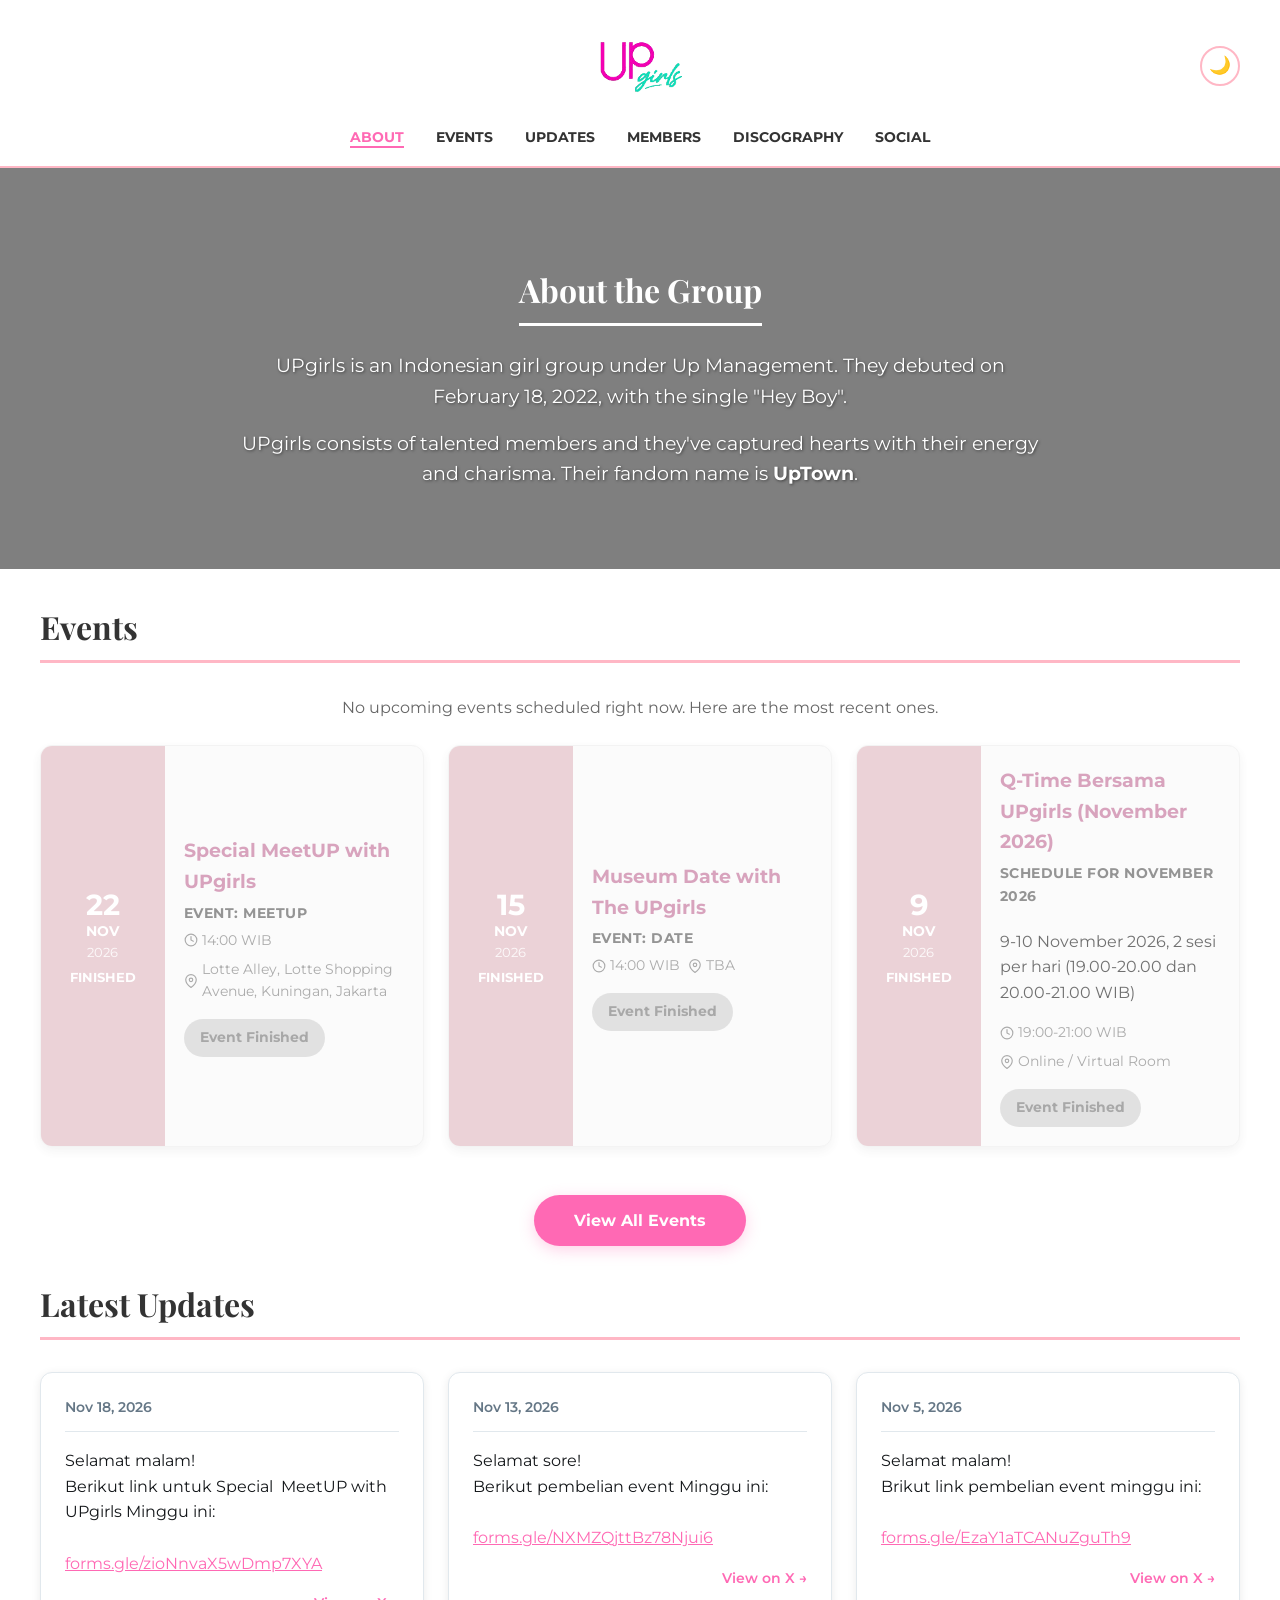
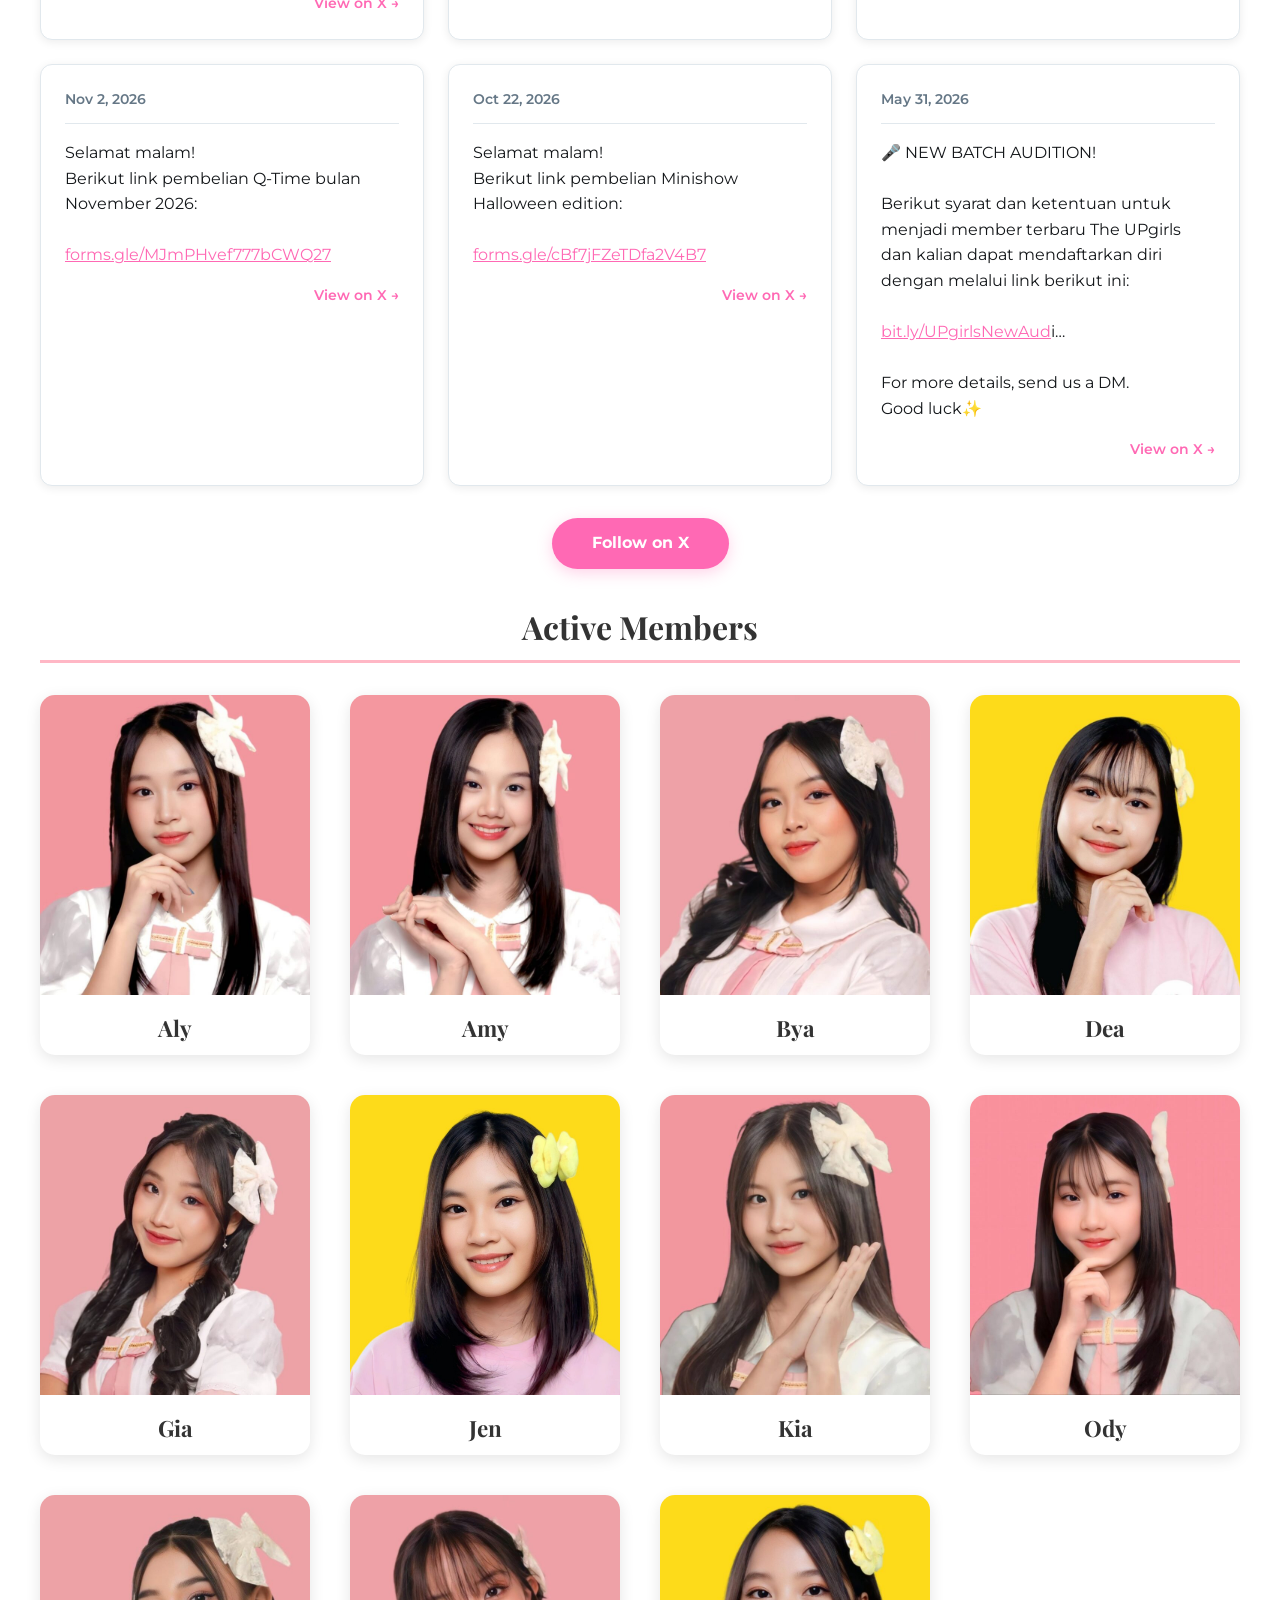
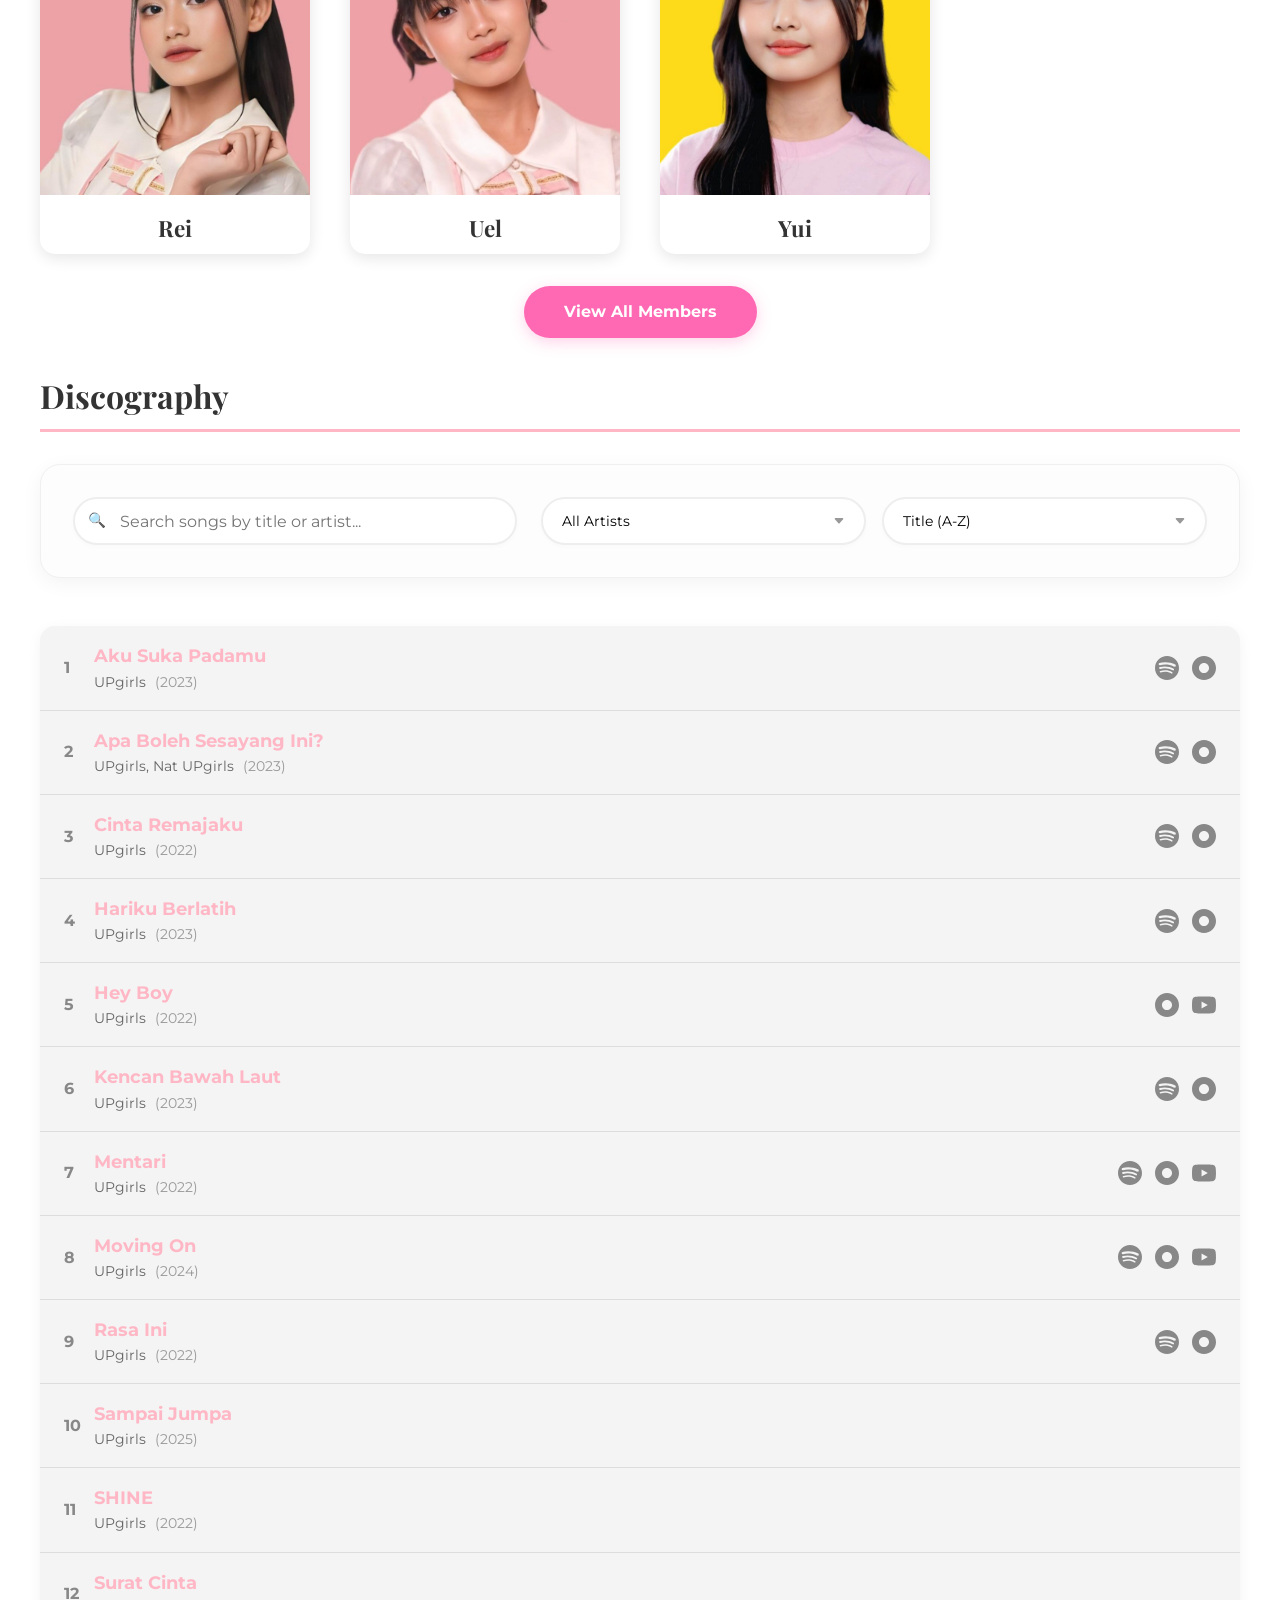
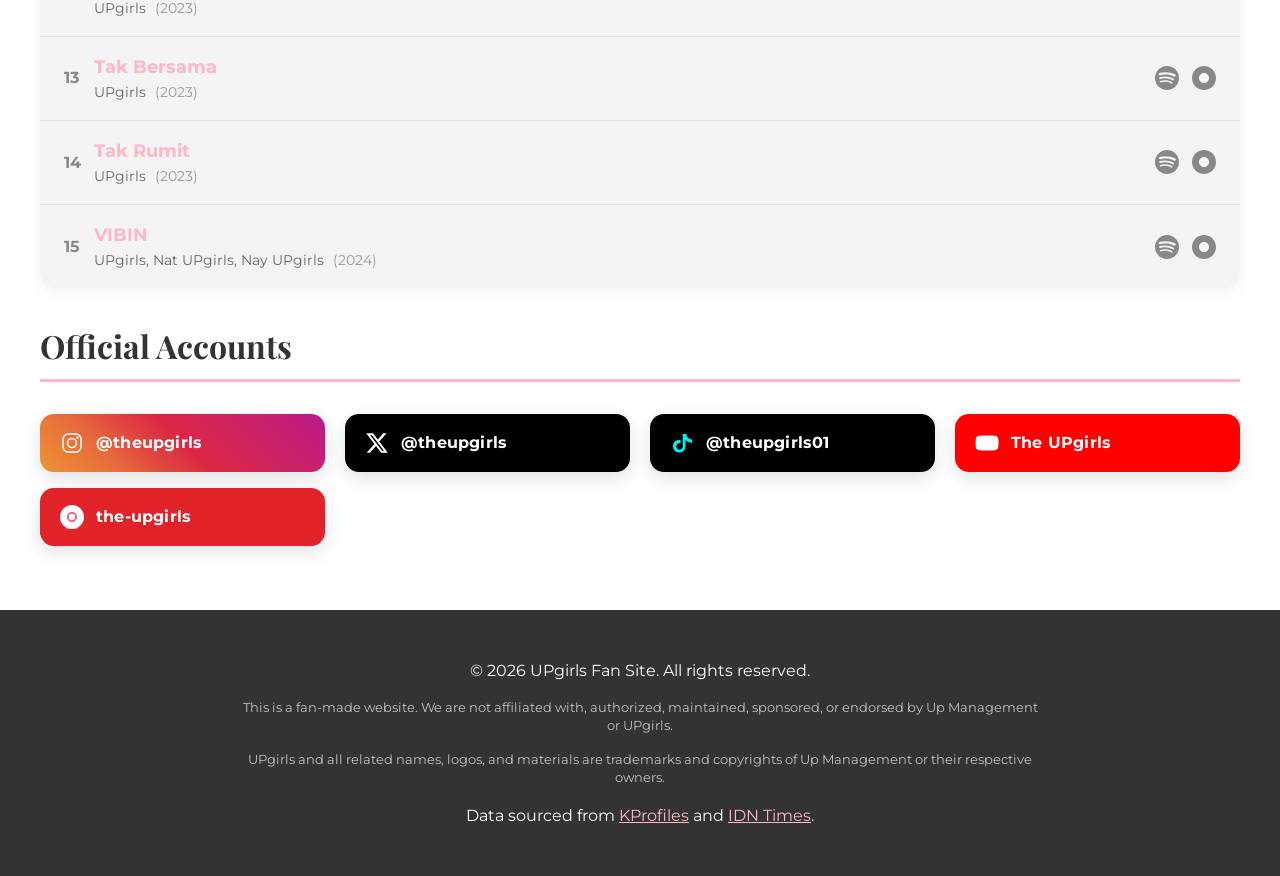
==== commit d23af94e: "Sync nav, fonts, footer, and meta across all pages - Same 6-link nav on every page (adds Updates, Ev" ====
--- a/index.html
+++ b/index.html
@@ -5,6 +5,7 @@
     <meta name="viewport" content="width=device-width, initial-scale=1.0">
     <title>UPgirls Fan Site - Profil Member, Jadwal Event &amp; Diskografi</title>
     <meta name="description" content="Fan site tidak resmi UPgirls, girl group Indonesia di bawah Up Management. Profil member, jadwal event, dan diskografi. Fandom: UpTown.">
+    <meta name="twitter:card" content="summary_large_image">
     <link rel="canonical" href="https://starxgazer.github.io/upgirls/">
     <meta property="og:type" content="website">
     <meta property="og:site_name" content="UPgirls Fan Site">
--- a/styles.css
+++ b/styles.css
@@ -1785,3 +1785,15 @@
 .calendar-day.past-event.selected .event-dot {
     background: #fff;
 }
+
+/* Home page: fixed header (space is reserved in script.js) so its shrinking never shifts the page */
+body:not(.subpage) header {
+    position: fixed;
+    top: 0;
+    left: 0;
+    right: 0;
+}
+
+html {
+    scroll-padding-top: 90px;
+}
